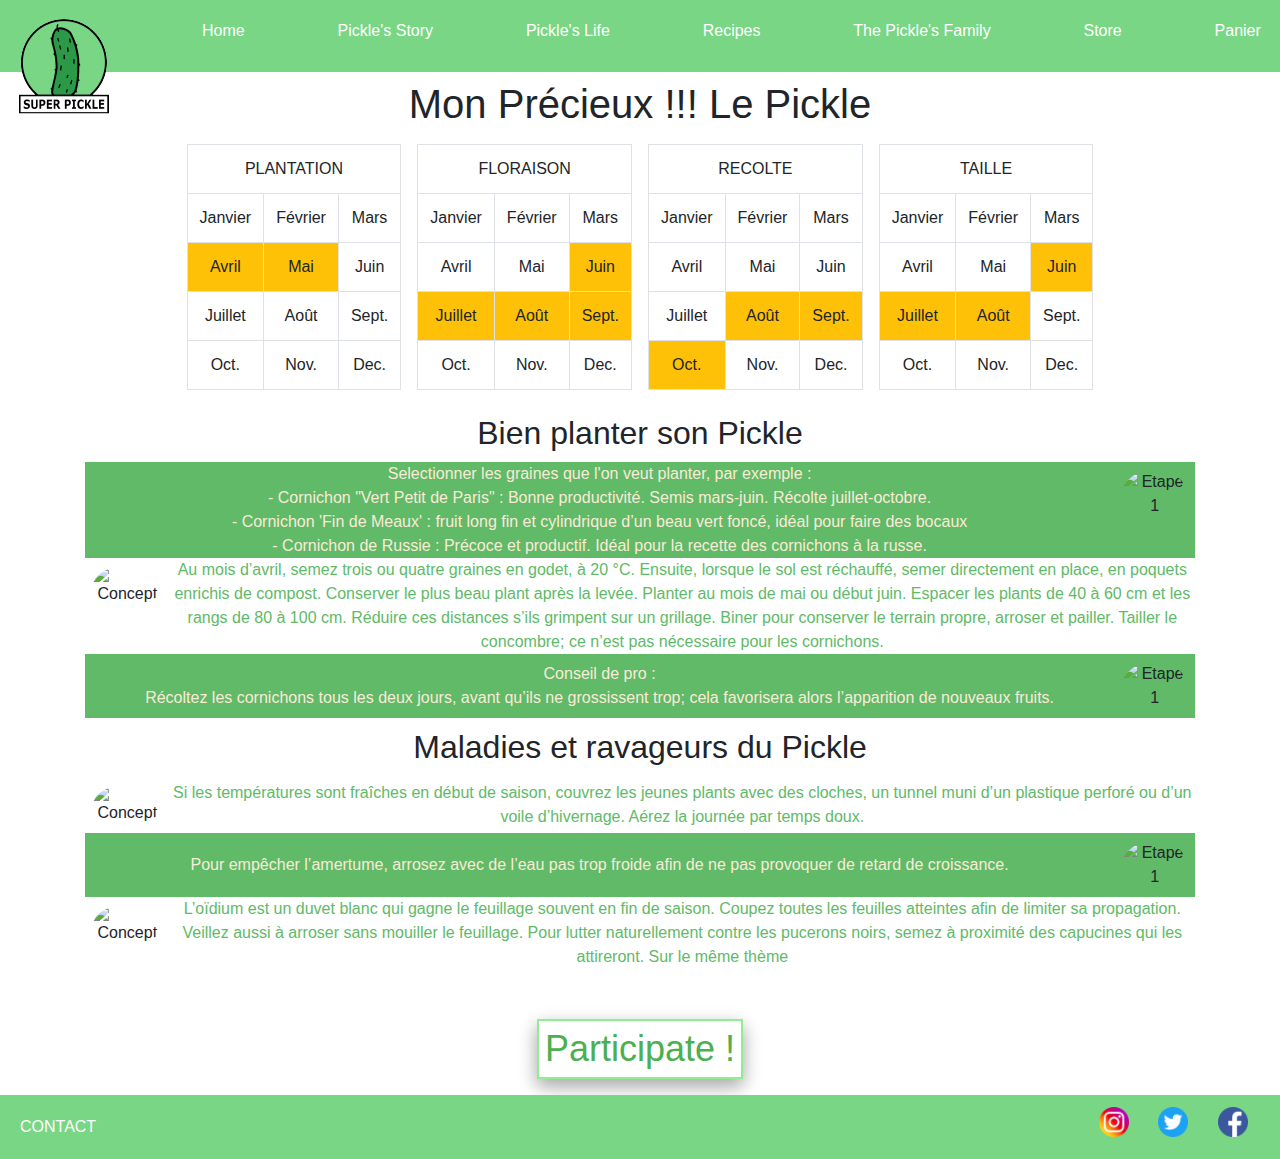
==== pickles_life.html @ bb0ff0bd "comm" ====
<!DOCTYPE html>
<html lang="en">
<head>
    <meta charset="UTF-8">
    <meta name=viewport content="width=device-width, initial-scale=1">

           <link rel="stylesheet" href="style.css">
<link rel="stylesheet" href="https://stackpath.bootstrapcdn.com/bootstrap/4.3.1/css/bootstrap.min.css"
          integrity="sha384-ggOyR0iXCbMQv3Xipma34MD+dH/1fQ784/j6cY/iJTQUOhcWr7x9JvoRxT2MZw1T" crossorigin="anonymous">
 
    <script src="https://code.jquery.com/jquery-3.2.1.slim.min.js" integrity="sha384-KJ3o2DKtIkvYIK3UENzmM7KCkRr/rE9/Qpg6aAZGJwFDMVNA/GpGFF93hXpG5KkN" crossorigin="anonymous"></script>
<script src="https://cdnjs.cloudflare.com/ajax/libs/popper.js/1.12.9/umd/popper.min.js" integrity="sha384-ApNbgh9B+Y1QKtv3Rn7W3mgPxhU9K/ScQsAP7hUibX39j7fakFPskvXusvfa0b4Q" crossorigin="anonymous"></script>
<script src="https://maxcdn.bootstrapcdn.com/bootstrap/4.0.0/js/bootstrap.min.js" integrity="sha384-JZR6Spejh4U02d8jOt6vLEHfe/JQGiRRSQQxSfFWpi1MquVdAyjUar5+76PVCmYl" crossorigin="anonymous"></script>

    

    
    <title>Home</title>
</head>
<body>

 <header>
      <a href="index.html"><img src="img/super-pickle.png" alt="Logo Super Pickle" class="logo_desktop fixed-top"/></a>
      <nav class="navbar navbar-expand-lg fixed-top navbar-light" style="background-color: #78d685;">
          
      <a class="navbar-brand" href="index.html">
         
          </a>
          
  <button class="navbar-toggler" type="button" data-toggle="collapse" data-target="#navbarTogglerDemo02" aria-controls="navbarTogglerDemo02" aria-expanded="false" aria-label="Toggle navigation">
    <span class="navbar-toggler-icon"></span>
  </button>

  <div class="collapse navbar-collapse" id="navbarTogglerDemo02">
    <ul class="navbar-nav mr-auto mt-2 mt-lg-0">
      <li class="nav-item active">
          
        <a class="nav-link" href="index.html">Home <span class="sr-only">(current)</span></a>
      </li>
      <li class="nav-item">
        <a class="nav-link" href="pickles_story.html">Pickle's Story</a>
      </li>
       <li class="nav-item">
        <a class="nav-link" href="pickles_life.html">Pickle's Life</a>
      </li>
         <li class="nav-item">
        <a class="nav-link" href="recipes.html">Recipe</a>
      </li>
         <li class="nav-item">
        <a class="nav-link" href="the_pickles_family.html">The Pickle's Family</a>
      </li>
         <li class="nav-item">
        <a class="nav-link" href="store.html">Store</a>
      </li>
         <li class="nav-item">
        <a class="nav-link" href="index.html">Panier</a>
      </li>
    </ul>
  </div>
</nav>
     
    
  
     
        
        <nav class="menu fixed-top">
             
            <ul>
                <li><a href="index.html"><img src="img/super-pickle.png" alt="Logo Super Pickle"/></a></li>
                <li><a href="index.html" class="home">Home</a></li>

                <li><a href="pickles_story.html" class="home">Pickle's Story</a></li>
                <li><a href="pickles_life.html" class="home">Pickle's Life</a></li>
                <li><a href="recipes.html" class="home">Recipes</a></li>
                <li><a href="the_pickles_family.html" class="home">The Pickle's Family</a></li>
                <li><a href="store.html" class="home">Store</a></li>
                <li><a href="index.html" class="home">Panier</a></li>
            </ul>
        </nav>
    </header>

<section class="container text-center marginContainerPickleLife">
    <h1>
        Mon Précieux !!! Le Pickle
    </h1>
    <section class="table">
        <div class="row justify-content-center">
            <table class="table-bordered tbPickleLife">
                <tbody>
                <tr>
                    <td colspan="3">PLANTATION</td>
                </tr>
                <tr>
                    <td>Janvier</td>
                    <td>Février</td>
                    <td>Mars</td>
                </tr>
                <tr>
                    <td class="bg-warning">Avril</td>
                    <td class="bg-warning">Mai</td>
                    <td>Juin</td>
                </tr>
                <tr>
                    <td>Juillet</td>
                    <td>Août</td>
                    <td>Sept.</td>
                </tr>
                <tr>
                    <td>Oct.</td>
                    <td>Nov.</td>
                    <td>Dec.</td>
                </tr>
                </tbody>
            </table>
            <table class="table-bordered tbPickleLife">
                <tbody>
                <tr>
                    <td colspan="3">FLORAISON</td>
                </tr>
                <tr>
                    <td>Janvier</td>
                    <td>Février</td>
                    <td>Mars</td>
                </tr>
                <tr>
                    <td>Avril</td>
                    <td>Mai</td>
                    <td class="bg-warning">Juin</td>
                </tr>
                <tr>
                    <td class="bg-warning">Juillet</td>
                    <td class="bg-warning">Août</td>
                    <td class="bg-warning">Sept.</td>
                </tr>
                <tr>
                    <td>Oct.</td>
                    <td>Nov.</td>
                    <td>Dec.</td>
                </tr>
                </tbody>
            </table>
            <table class="table-bordered tbPickleLife">
                <tbody>
                <tr>
                    <td colspan="3">RECOLTE</td>
                </tr>
                <tr>
                    <td>Janvier</td>
                    <td>Février</td>
                    <td>Mars</td>
                </tr>
                <tr>
                    <td>Avril</td>
                    <td>Mai</td>
                    <td>Juin</td>
                </tr>
                <tr>
                    <td>Juillet</td>
                    <td class="bg-warning">Août</td>
                    <td class="bg-warning">Sept.</td>
                </tr>
                <tr>
                    <td class="bg-warning">Oct.</td>
                    <td>Nov.</td>
                    <td>Dec.</td>
                </tr>
                </tbody>
            </table>
            <table class="table-bordered tbPickleLife">
                <tbody>
                <tr>
                    <td colspan="3">TAILLE</td>
                </tr>
                <tr>
                    <td>Janvier</td>
                    <td>Février</td>
                    <td>Mars</td>
                </tr>
                <tr>
                    <td>Avril</td>
                    <td>Mai</td>
                    <td class="bg-warning">Juin</td>
                </tr>
                <tr>
                    <td class="bg-warning">Juillet</td>
                    <td class="bg-warning">Août</td>
                    <td>Sept.</td>
                </tr>
                <tr>
                    <td>Oct.</td>
                    <td>Nov.</td>
                    <td>Dec.</td>
                </tr>
                </tbody>
            </table>
        </div>
    </section>
    <div class="container text-center titrePickleLife">
        <h2>
            Bien planter son Pickle
        </h2>
    </div>
    <div class="d-flex justify-content-center reverseColumnPickleStory">
        <div>
            <img src="https://via.placeholder.com/150" class="rounded-circle imgPickleLife" alt="Etape 1">
        </div>
        <div class="reverseParagraphePickleStory widthNotAndReverseParagraphePickleLife">
            <p class="text-center">
                Selectionner les graines que l'on veut planter, par exemple :<br>
                - Cornichon "Vert Petit de Paris" : Bonne productivité. Semis mars-juin. Récolte juillet-octobre.<br>
                - Cornichon 'Fin de Meaux' : fruit long fin et cylindrique d’un beau vert foncé, idéal pour faire des
                bocaux<br>
                - Cornichon de Russie : Précoce et productif. Idéal pour la recette des cornichons à la russe.<br>
            </p>
        </div>
    </div>
    <div class="d-flex justify-content-center ColumnPickleStory">
        <div>
            <img src="https://via.placeholder.com/150" class="rounded-circle imgPickleLife" alt="Concept">
        </div>
        <div class="paragraphePickleStory widthNotAndReverseParagraphePickleLife">
            <p class="text-center">
                Au mois d’avril, semez trois ou quatre graines en godet, à 20 °C.
                Ensuite, lorsque le sol est réchauffé, semer directement en place, en poquets enrichis de compost.
                Conserver le plus beau plant après la levée.
                Planter au mois de mai ou début juin. Espacer les plants de 40 à 60 cm et les rangs de 80 à 100 cm.
                Réduire ces distances s’ils grimpent sur un grillage. Biner pour conserver le terrain propre, arroser et
                pailler.
                Tailler le concombre; ce n’est pas nécessaire pour les cornichons.
            </p>
        </div>
    </div>
    <div class="d-flex justify-content-center reverseColumnPickleStory">
        <div>
            <img src="https://via.placeholder.com/150" class="rounded-circle imgPickleLife" alt="Etape 1">
        </div>
        <div class="reverseParagraphePickleStory widthNotAndReverseParagraphePickleLife">
            <p class="text-center">
                Conseil de pro :</br>Récoltez les cornichons tous les deux jours, avant qu’ils ne grossissent trop;
                cela favorisera alors l’apparition de nouveaux fruits.
            </p>
        </div>
    </div>
    <div class="container text-center titrePickleLife">
        <h2>
            Maladies et ravageurs du Pickle
        </h2>
    </div>
    <div class="d-flex justify-content-center ColumnPickleStory">
        <div>
            <img src="https://via.placeholder.com/150" class="rounded-circle imgPickleLife" alt="Concept">
        </div>
        <div class="paragraphePickleStory widthNotAndReverseParagraphePickleLife">
            <p class="text-center">
                Si les températures sont fraîches en début de saison, couvrez les jeunes plants avec des cloches,
                un tunnel muni d’un plastique perforé ou d’un voile d’hivernage. Aérez la journée par temps doux.
            </p>
        </div>
    </div>
    <div class="d-flex justify-content-center reverseColumnPickleStory">
        <div>
            <img src="https://via.placeholder.com/150" class="rounded-circle imgPickleLife" alt="Etape 1">
        </div>
        <div class="reverseParagraphePickleStory widthNotAndReverseParagraphePickleLife">
            <p class="text-center">
                Pour empêcher l’amertume, arrosez avec de l’eau pas trop froide afin de ne pas provoquer de retard de
                croissance.
            </p>
        </div>
    </div>
    <div class="d-flex justify-content-center ColumnPickleStory">
        <div>
            <img src="https://via.placeholder.com/150" class="rounded-circle imgPickleLife" alt="Concept">
        </div>
        <div class="paragraphePickleStory widthNotAndReverseParagraphePickleLife">
            <p class="text-center">
                L’oïdium est un duvet blanc qui gagne le feuillage souvent en fin de saison. Coupez toutes les feuilles
                atteintes afin de limiter sa propagation.
                Veillez aussi à arroser sans mouiller le feuillage.
                Pour lutter naturellement contre les pucerons noirs, semez à proximité des capucines qui les attireront.
                Sur le même thème
            </p>
        </div>
    </div>
</section>
<button onclick="window.location.href = 'the_pickles_family.html';" class="button">Participate !</button>

<footer class="page-footer">
    <div class="pickles-footer mt-3">
        <div class="contact-footer">
            <a href="mailto:pickleslovers@gmail.com" class="contact_mailto">Contact</a>
        </div>
        <div class="social-footer">
            <img src="img/logo_instagram.png" alt="Logo Instagram">
            <img src="img/logo_twitter.png" alt="Logo Twitter">
            <img src="img/logo_facebook.png" alt="Logo Facebook">
        </div>
    </div>
</footer>
</body>
</html>
---- style.css ----
.store_img_fluid{
    height: auto; 
}

.store_container{
    display: flex;
    flex-direction: row;
    justify-content: space-around;
}

.photo_text{
    text-align: center;
    margin: 15px;
}
/*texte en dessous des images*/
.description_image{
    width: 100%;
    text-align: justify;
    height: auto;
}

.img_store{
    width: 100%;
    height: 300px;
    object-fit: contain;
    border: 4px solid lightgreen;
}

@media screen and (max-width: 768px){
    .store_container{
        display: flex;
        flex-direction: column;
        text-align: center;
    }

    .photo_text{
        text-align: center;
    }

    .store_img_fluid{
        height: auto;
    }
}
/* CSS RECIPES */

.container-recipes {
    margin-left: 20%;
}

h1 {
    margin-bottom: 60px;
}

.recettes img {
    display: inline-block;
    width: 250px;
    height: 250px;
    white-space: nowrap;
    overflow: hidden;
    border-radius: 150px;
    object-fit: cover;
}

.recettes {
    display: flex;
    flex-direction: row;
    flex-wrap: nowrap;
    justify-content: flex-start;
    align-items: center;
    align-content: center;
    margin: 35px;

}

.texte-recettes {
    display: flex;
    flex-direction: column;
    flex-wrap: nowrap;
    justify-content: flex-start;
    align-items: stretch;
    align-content: stretch;
    margin-left: 25px;
}

/* Mobile Styles */
@media only screen and (max-width: 768px) {

    .recettes {
        display: flex;
        flex-direction: column;
        flex-wrap: nowrap;
        justify-content: flex-start;
        align-items: center;
        align-content: center;
        margin: 40px;
    }

    .h2-recipes {
        text-align: center;
    }

    .p-recipes {
        text-align: left;
    }

    .texte-recettes {
        display: flex;
        flex-direction: column;
        justify-content: flex-start;
        align-items: center;
        margin-left: 0;
    }

    .recettes img {
        margin: 25px;
    }

    .container-recipes {
        margin-left: 0;
    }

}


/* Desktop Styles */
@media only screen and (min-width: 768px) {

    .navbar {
        display: none !important;
    }


    header{
           margin-bottom: 80px;
    }

  .logo_desktop
    {
        display: none;
    }


    nav ul {
        display: flex;
        flex-direction: row;
        justify-content: space-between;
        list-style-type: none;
        padding: 1.5%;
    }

    a {
        text-decoration: none;
    }

    .menu
    {
        background-color: #78d685;
        color: white;
        height: 8%;

    }
.home
    {
        color: white;

    }
    .home:hover{
        text-decoration: none;
        color: white;
        font-weight: bold;
    }
}


/* Mobile Styles */
@media only screen and (max-width: 768px) {


      header{
           margin-bottom: 80px;
    }


    .menu {

        display: none;
    }


a {
    text-decoration: none;
}

.nav-link
    {
        text-decoration: none;
        color: white!important;

    }
    .nav-link:hover{
        font-weight: bold;
    }



    nav ul {
        list-style-type: none;
    }

    a {
        text-decoration: none;
    }
    
.logo_desktop
    {
        z-index: 1031!important;
    }


}
@media screen and (max-width : 1200px) {

    .containerFeedFormMobile{
        flex-direction: column-reverse;
    }

    .twitter-timeline{
        margin:auto;
        width: 80%;
    }

}

@media screen and (min-width : 1200px) {

    .twitterFeed{
        margin-left: 1rem !important ;
        margin-right : 0.5rem !important;
    }

}

@media screen and (max-width : 768px){

    .row{
        margin-left:0 !important;
        margin-right:0 !important;
    }
}
@media screen and (max-width : 575px){

    .row{
        margin-left:0;
        margin-right:0;
    }
}
@media screen and (max-width : 1200px) {

    .containerFeedFormMobile{
        flex-direction: column-reverse;
    }

    .twitter-timeline{
        margin:auto;
        width: 80%;
    }

}

@media screen and (min-width : 1200px) {

    .twitterFeed{
        margin-left: 1rem !important ;
        margin-right : 0.5rem !important;
    }

}

@media screen and (max-width : 768px){

    .row{
        margin-left:0 !important;
        margin-right:0 !important;
    }
}
@media screen and (max-width : 575px){

    .row{
        margin-left:0;
        margin-right:0;
    }
}















/*Home*/
.widthSuperGreen {
    width: 100%;
}
.imgBandeauHome{
    max-width: 100%;
    height: auto;
    margin-top: 32px;
    margin-bottom: 32px;
}

.marginTextCenterHome {
    margin: 25px;
}

/* pickle_story */
.reverseColumnPickleStory {
    flex-direction: row-reverse;
    background-color: #60BA68;
}

.reverseParagraphePickleStory {
    align-self: center;
    color: antiquewhite;
}

.paragraphePickleStory {
    align-self: center;
    color: #60BA68;
}

.groupePickle {
    width: 100%;
}

.marginPickleStory {
    margin-bottom: 10px;
}

.reverseParagraphePickleStory p {
    margin: 0;
}

.paragraphePickleStory p {
    margin: 0;
}

.widthNotAndReverseParagraphePickleLife {
    width: 100%;
}

.marginContainerPickleLife {
    margin-bottom: 50px;
}

.widthParagraphePickleStory{
    width: 100%;
}
.rounded-circle1{
    margin:16px;
}


/* Pickle_life*/

.imgPickleLife {
    margin: 8px;
}

.titrePickleLife {
    margin: 10px;
}

.cornichonPickleStory {
    width: 100%;
}

.tbPickleLife {
    margin: 8px;
}

/*Pickle Family */

.imgConcoursPickleFamily{
    max-width: 100%;
    height: auto;
  }
.concoursPickleFamily{
    background-color: #60BA68;
    margin-top: 10px;
}
.paragrapheConcoursPickleFamily{
    padding-top: 2.3rem;
    padding-bottom: 2.3rem;
    text-align: justify;

}

/*Pickle Family */

.imgConcoursPickleFamily{
    max-width: 100%;
    height: auto;
  }
.concoursPickleFamily{
    background-color: #60BA68;
    margin-top: 10px;
}
.paragrapheConcoursPickleFamily{
    padding-top: 2.3rem;
    padding-bottom: 2.3rem;
    text-align: justify;
}










/* Gestion footer */

.pickles-footer {
    display: flex;
    background-color: #78d685;
    
}

footer img {
    width: auto;
    height: 30px;
    margin: 2%;
}

@media screen and (max-width: 768px) {
    footer img {
        width: auto;
        height: 35px;
    }

    .contact-footer a {
        font-size: 15px
    }
}

.social-footer {
    text-align: right;
    width: 50%;
    padding-right: 20px
}

.contact-footer {
    display: flex;
    text-align: left;
    width: 50%;
    padding: 20px;
}

.contact_mailto {
    margin-top: auto;
    margin-bottom: auto;
    color: white;
    text-transform: uppercase;
}


.button
{
    background-color: white;
    color: #4CAF50;
    border: 2px solid lightgreen;
    box-shadow: 0 8px 16px 0 rgba(0,0,0,0.2), 0 6px 20px 0 rgba(0,0,0,0.19);
    margin: 1rem auto auto auto;
    display: block;
    text-align: center;
    font-size: 36px;
}

.button:hover
{
    background-color: lightgreen;
    color: white;
    box-shadow: 0 12px 16px 0 rgba(0,0,0,0.24), 0 17px 50px 0 rgba(0,0,0,0.19);
}

.button:active {
  background-color: #4CAF50;
  box-shadow: 0 5px #666;
  transform: translateY(4px);
}




/*pickles Family*/
.sponsorship {
    display: flex;
    flex-direction: column;
    width: 50%;
    margin: auto;
}

.sponsorship .g-recaptcha div {
}

@media screen and (max-width: 575px) {
    #rc-imageselect, .g-recaptcha {
        transform: scale(0.77);
        -webkit-transform: scale(0.77);
        transform-origin: 0 0;
        -webkit-transform-origin: 0 0;
    }
}

.sponsorship label {
    margin: 0;
}

@media screen  and (max-width: 768px) {
    .sponsorship label {
        text-align: center;
    }
}

.sponsorship_div {
    display: flex;
    flex-direction: column;
}
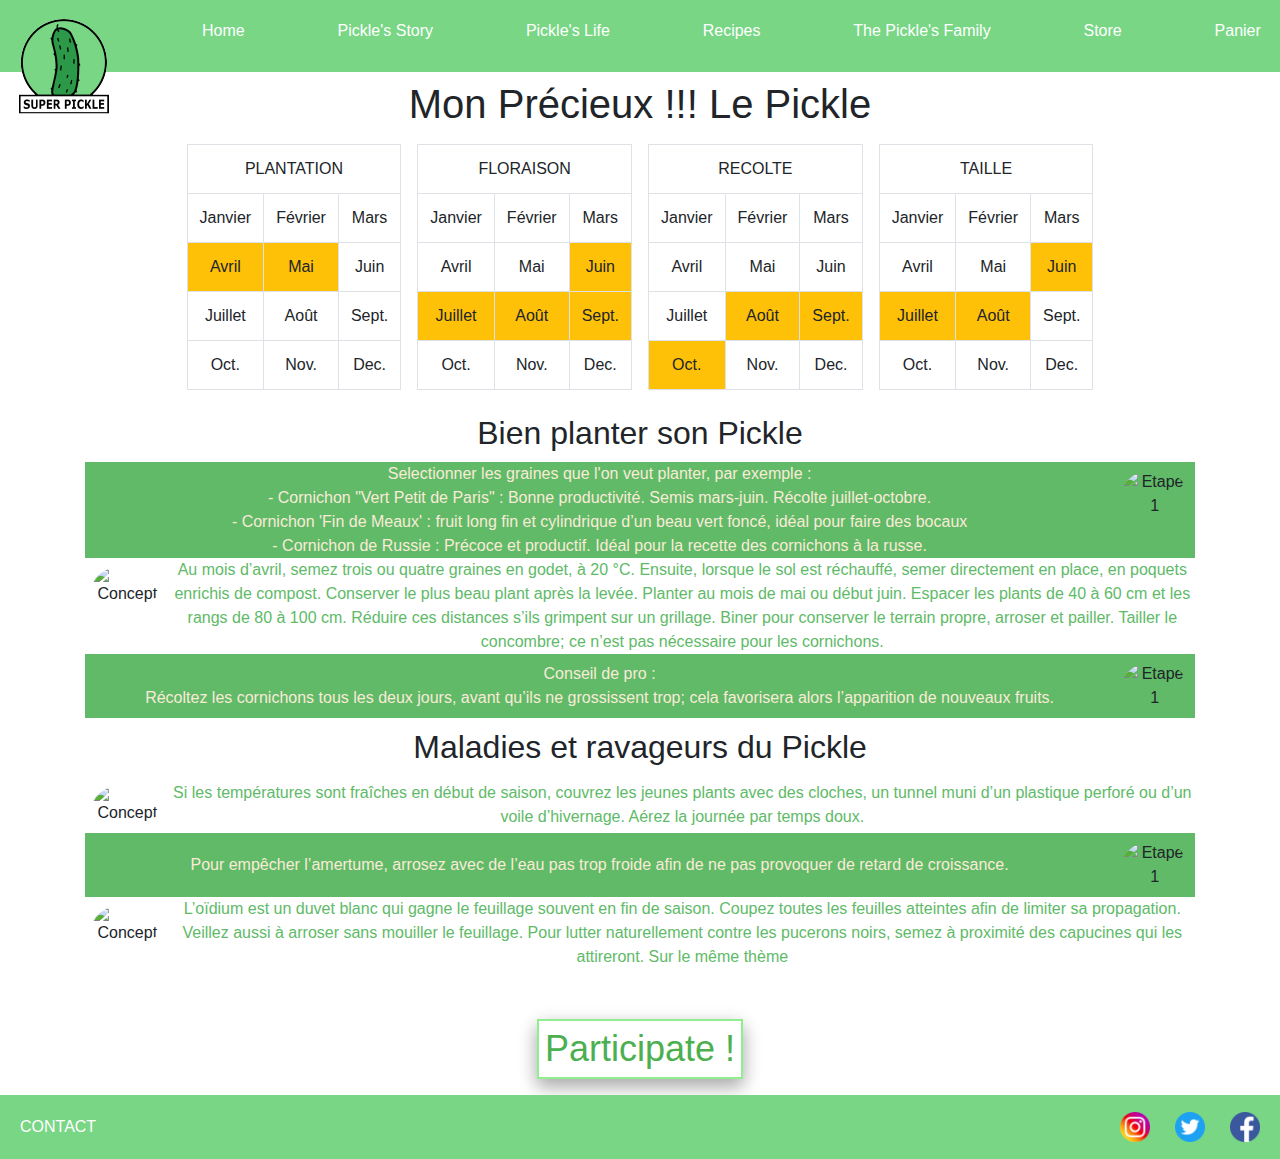
==== commit 1f8354ec: "Resolution conflits" ====
--- a/pickles_life.html
+++ b/pickles_life.html
@@ -66,7 +66,9 @@
         <nav class="menu fixed-top">
              
             <ul>
+
                 <li><a href="index.html"><img src="img/super-pickle.png" alt="Logo Super Pickle"/></a></li>
+
                 <li><a href="index.html" class="home">Home</a></li>
 
                 <li><a href="pickles_story.html" class="home">Pickle's Story</a></li>
--- a/style.css
+++ b/style.css
@@ -456,7 +456,14 @@
 .social-footer {
     text-align: right;
     width: 50%;
-    padding-right: 20px
+    padding-right: 20px;
+    display: flex;
+    justify-content: flex-end;
+    margin: auto 0 auto auto;
+
+}
+.social-footer img:last-child {
+    margin-right: 0;
 }
 
 .contact-footer {
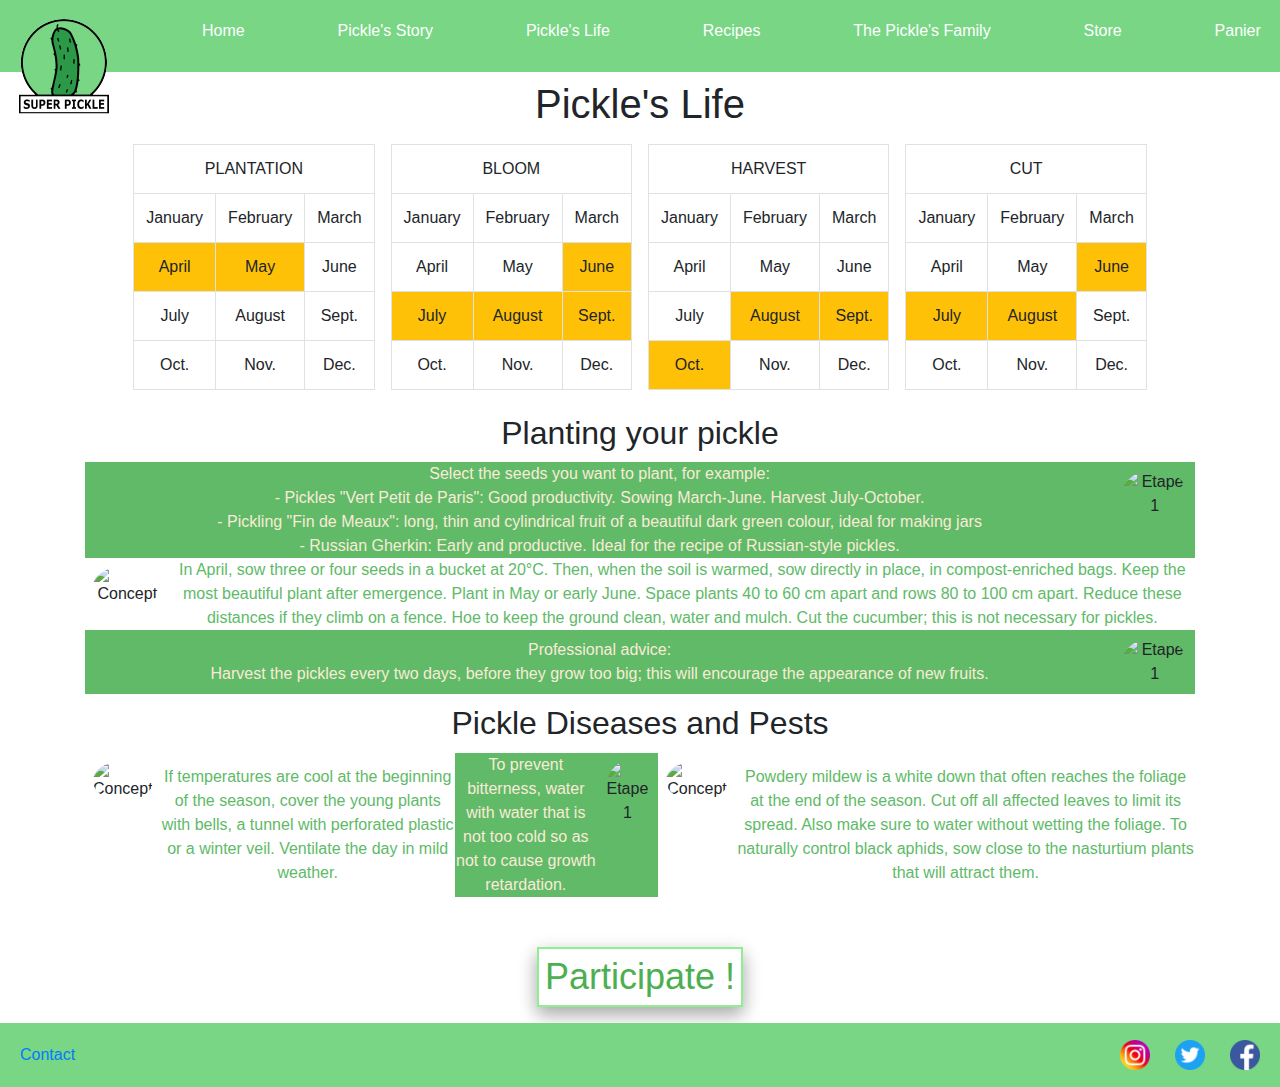
==== commit bc1b8d3f: "modif anglais" ====
--- a/pickles_life.html
+++ b/pickles_life.html
@@ -4,86 +4,86 @@
     <meta charset="UTF-8">
     <meta name=viewport content="width=device-width, initial-scale=1">
 
-           <link rel="stylesheet" href="style.css">
-<link rel="stylesheet" href="https://stackpath.bootstrapcdn.com/bootstrap/4.3.1/css/bootstrap.min.css"
+    <link rel="stylesheet" href="style.css">
+    <link rel="stylesheet" href="https://stackpath.bootstrapcdn.com/bootstrap/4.3.1/css/bootstrap.min.css"
           integrity="sha384-ggOyR0iXCbMQv3Xipma34MD+dH/1fQ784/j6cY/iJTQUOhcWr7x9JvoRxT2MZw1T" crossorigin="anonymous">
- 
-    <script src="https://code.jquery.com/jquery-3.2.1.slim.min.js" integrity="sha384-KJ3o2DKtIkvYIK3UENzmM7KCkRr/rE9/Qpg6aAZGJwFDMVNA/GpGFF93hXpG5KkN" crossorigin="anonymous"></script>
-<script src="https://cdnjs.cloudflare.com/ajax/libs/popper.js/1.12.9/umd/popper.min.js" integrity="sha384-ApNbgh9B+Y1QKtv3Rn7W3mgPxhU9K/ScQsAP7hUibX39j7fakFPskvXusvfa0b4Q" crossorigin="anonymous"></script>
-<script src="https://maxcdn.bootstrapcdn.com/bootstrap/4.0.0/js/bootstrap.min.js" integrity="sha384-JZR6Spejh4U02d8jOt6vLEHfe/JQGiRRSQQxSfFWpi1MquVdAyjUar5+76PVCmYl" crossorigin="anonymous"></script>
+
+    <script src="https://code.jquery.com/jquery-3.2.1.slim.min.js"
+            integrity="sha384-KJ3o2DKtIkvYIK3UENzmM7KCkRr/rE9/Qpg6aAZGJwFDMVNA/GpGFF93hXpG5KkN"
+            crossorigin="anonymous"></script>
+    <script src="https://cdnjs.cloudflare.com/ajax/libs/popper.js/1.12.9/umd/popper.min.js"
+            integrity="sha384-ApNbgh9B+Y1QKtv3Rn7W3mgPxhU9K/ScQsAP7hUibX39j7fakFPskvXusvfa0b4Q"
+            crossorigin="anonymous"></script>
+    <script src="https://maxcdn.bootstrapcdn.com/bootstrap/4.0.0/js/bootstrap.min.js"
+            integrity="sha384-JZR6Spejh4U02d8jOt6vLEHfe/JQGiRRSQQxSfFWpi1MquVdAyjUar5+76PVCmYl"
+            crossorigin="anonymous"></script>
+
 
     
-
-    
-    <title>Home</title>
+    <title>Pickle'life</title>
 </head>
 <body>
 
- <header>
-      <a href="index.html"><img src="img/super-pickle.png" alt="Logo Super Pickle" class="logo_desktop fixed-top"/></a>
-      <nav class="navbar navbar-expand-lg fixed-top navbar-light" style="background-color: #78d685;">
-          
-      <a class="navbar-brand" href="index.html">
-         
-          </a>
-          
-  <button class="navbar-toggler" type="button" data-toggle="collapse" data-target="#navbarTogglerDemo02" aria-controls="navbarTogglerDemo02" aria-expanded="false" aria-label="Toggle navigation">
-    <span class="navbar-toggler-icon"></span>
-  </button>
-
-  <div class="collapse navbar-collapse" id="navbarTogglerDemo02">
-    <ul class="navbar-nav mr-auto mt-2 mt-lg-0">
-      <li class="nav-item active">
-          
-        <a class="nav-link" href="index.html">Home <span class="sr-only">(current)</span></a>
-      </li>
-      <li class="nav-item">
-        <a class="nav-link" href="pickles_story.html">Pickle's Story</a>
-      </li>
-       <li class="nav-item">
-        <a class="nav-link" href="pickles_life.html">Pickle's Life</a>
-      </li>
-         <li class="nav-item">
-        <a class="nav-link" href="recipes.html">Recipe</a>
-      </li>
-         <li class="nav-item">
-        <a class="nav-link" href="the_pickles_family.html">The Pickle's Family</a>
-      </li>
-         <li class="nav-item">
-        <a class="nav-link" href="store.html">Store</a>
-      </li>
-         <li class="nav-item">
-        <a class="nav-link" href="index.html">Panier</a>
-      </li>
-    </ul>
-  </div>
-</nav>
-     
-    
-  
-     
-        
-        <nav class="menu fixed-top">
-             
-            <ul>
-
-                <li><a href="index.html"><img src="img/super-pickle.png" alt="Logo Super Pickle"/></a></li>
-
-                <li><a href="index.html" class="home">Home</a></li>
-
-                <li><a href="pickles_story.html" class="home">Pickle's Story</a></li>
-                <li><a href="pickles_life.html" class="home">Pickle's Life</a></li>
-                <li><a href="recipes.html" class="home">Recipes</a></li>
-                <li><a href="the_pickles_family.html" class="home">The Pickle's Family</a></li>
-                <li><a href="store.html" class="home">Store</a></li>
-                <li><a href="index.html" class="home">Panier</a></li>
+<header>
+    <img src="img/super-pickle.png" alt="Logo Super Pickle" class="logo_desktop fixed-top"/>
+    <nav class="navbar navbar-expand-lg fixed-top navbar-light" style="background-color: lightgreen;">
+
+        <a class="navbar-brand" href="index.html">
+
+        </a>
+
+        <button class="navbar-toggler" type="button" data-toggle="collapse" data-target="#navbarTogglerDemo02"
+                aria-controls="navbarTogglerDemo02" aria-expanded="false" aria-label="Toggle navigation">
+            <span class="navbar-toggler-icon"></span>
+        </button>
+
+        <div class="collapse navbar-collapse" id="navbarTogglerDemo02">
+            <ul class="navbar-nav mr-auto mt-2 mt-lg-0">
+                <li class="nav-item active">
+                    <a class="nav-link" href="index.html">Home <span class="sr-only">(current)</span></a>
+                </li>
+                <li class="nav-item">
+                    <a class="nav-link" href="pickles_story.html">Pickle's Story</a>
+                </li>
+                <li class="nav-item">
+                    <a class="nav-link" href="pickles_life.html">Pickle's Life</a>
+                </li>
+                <li class="nav-item">
+                    <a class="nav-link" href="recipes.html">Recipe</a>
+                </li>
+                <li class="nav-item">
+                    <a class="nav-link" href="the_pickles_family.html">The Pickle's Family</a>
+                </li>
+                <li class="nav-item">
+                    <a class="nav-link" href="store.html">Store</a>
+                </li>
+                <li class="nav-item">
+                    <a class="nav-link" href="index.html">Panier</a>
+                </li>
             </ul>
-        </nav>
-    </header>
+        </div>
+    </nav>
+
+
+    <nav class="menu fixed-top">
+
+        <ul>
+            <li><a href="index.html"><img src="img/super-pickle.png" alt="Logo Super Pickle"/></a></li>
+            <li><a href="index.html" class="home">Home</a></li>
+
+            <li><a href="pickles_story.html" class="home">Pickle's Story</a></li>
+            <li><a href="pickles_life.html" class="home">Pickle's Life</a></li>
+            <li><a href="recipes.html" class="home">Recipes</a></li>
+            <li><a href="the_pickles_family.html" class="home">The Pickle's Family</a></li>
+            <li><a href="store.html" class="home">Store</a></li>
+            <li><a href="index.html" class="home">Panier</a></li>
+        </ul>
+    </nav>
+</header>
 
 <section class="container text-center marginContainerPickleLife">
     <h1>
-        Mon Précieux !!! Le Pickle
+      Pickle's Life
     </h1>
     <section class="table">
         <div class="row justify-content-center">
@@ -91,20 +91,20 @@
                 <tbody>
                 <tr>
                     <td colspan="3">PLANTATION</td>
-                </tr>
-                <tr>
-                    <td>Janvier</td>
-                    <td>Février</td>
-                    <td>Mars</td>
-                </tr>
-                <tr>
-                    <td class="bg-warning">Avril</td>
-                    <td class="bg-warning">Mai</td>
-                    <td>Juin</td>
-                </tr>
-                <tr>
-                    <td>Juillet</td>
-                    <td>Août</td>
+                  </tr>
+                  <tr>
+                    <td>January</td>
+                    <td>February</td>
+                    <td>March</td>
+                  </tr>
+                  <tr>
+                    <td class="bg-warning">April</td>
+                    <td class="bg-warning">May</td>
+                    <td>June</td>
+                  </tr>
+                  <tr>
+                    <td>July</td>
+                    <td>August</td>
                     <td>Sept.</td>
                 </tr>
                 <tr>
@@ -113,94 +113,120 @@
                     <td>Dec.</td>
                 </tr>
                 </tbody>
-            </table>
-            <table class="table-bordered tbPickleLife">
-                <tbody>
-                <tr>
-                    <td colspan="3">FLORAISON</td>
-                </tr>
-                <tr>
-                    <td>Janvier</td>
-                    <td>Février</td>
-                    <td>Mars</td>
-                </tr>
-                <tr>
-                    <td>Avril</td>
-                    <td>Mai</td>
-                    <td class="bg-warning">Juin</td>
-                </tr>
-                <tr>
-                    <td class="bg-warning">Juillet</td>
-                    <td class="bg-warning">Août</td>
-                    <td class="bg-warning">Sept.</td>
-                </tr>
-                <tr>
-                    <td>Oct.</td>
-                    <td>Nov.</td>
-                    <td>Dec.</td>
-                </tr>
-                </tbody>
-            </table>
-            <table class="table-bordered tbPickleLife">
-                <tbody>
-                <tr>
-                    <td colspan="3">RECOLTE</td>
-                </tr>
-                <tr>
-                    <td>Janvier</td>
-                    <td>Février</td>
-                    <td>Mars</td>
-                </tr>
-                <tr>
-                    <td>Avril</td>
-                    <td>Mai</td>
-                    <td>Juin</td>
-                </tr>
-                <tr>
-                    <td>Juillet</td>
-                    <td class="bg-warning">Août</td>
-                    <td class="bg-warning">Sept.</td>
-                </tr>
-                <tr>
-                    <td class="bg-warning">Oct.</td>
-                    <td>Nov.</td>
-                    <td>Dec.</td>
-                </tr>
-                </tbody>
-            </table>
-            <table class="table-bordered tbPickleLife">
-                <tbody>
-                <tr>
-                    <td colspan="3">TAILLE</td>
-                </tr>
-                <tr>
-                    <td>Janvier</td>
-                    <td>Février</td>
-                    <td>Mars</td>
-                </tr>
-                <tr>
-                    <td>Avril</td>
-                    <td>Mai</td>
-                    <td class="bg-warning">Juin</td>
-                </tr>
-                <tr>
-                    <td class="bg-warning">Juillet</td>
-                    <td class="bg-warning">Août</td>
-                    <td>Sept.</td>
-                </tr>
-                <tr>
-                    <td>Oct.</td>
-                    <td>Nov.</td>
-                    <td>Dec.</td>
-                </tr>
-                </tbody>
-            </table>
+              </table>
+        <table class="table-bordered tbPickleLife">
+                    <tbody>
+                      <tr>
+                        <td colspan="3">BLOOM</td>
+                      </tr>
+                      <tr>
+                        <td>January</td>
+                        <td>February</td>
+                        <td>March</td>
+                      </tr>
+                      <tr>
+                        <td>April</td>
+                        <td>May</td>
+                        <td class="bg-warning">June</td>
+                      </tr>
+                      <tr>
+                        <td class="bg-warning">July</td>
+                        <td class="bg-warning">August</td>
+                        <td class="bg-warning">Sept.</td>
+                      </tr>
+                      <tr>
+                        <td>Oct.</td>
+                        <td>Nov.</td>
+                        <td>Dec.</td>
+                      </tr>
+                    </tbody>
+                  </table>
+        <table class="table-bordered tbPickleLife">
+                        <tbody>
+                          <tr>
+                            <td colspan="3">HARVEST</td>
+                          </tr>
+                          <tr>
+                            <td>January</td>
+                            <td>February</td>
+                            <td>March</td>
+                          </tr>
+                          <tr>
+                            <td>April</td>
+                            <td>May</td>
+                            <td>June</td>
+                          </tr>
+                          <tr>
+                            <td>July</td>
+                            <td class="bg-warning">August</td>
+                            <td class="bg-warning">Sept.</td>
+                          </tr>
+                          <tr>
+                            <td class="bg-warning">Oct.</td>
+                            <td>Nov.</td>
+                            <td>Dec.</td>
+                          </tr>
+                        </tbody>
+                      </table>
+        <table class="table-bordered tbPickleLife">
+                            <tbody>
+                              <tr>
+                                <td colspan="3">CUT</td>
+                              </tr>
+                              <tr>
+                                <td>January</td>
+                                <td>February</td>
+                                <td>March</td>
+                              </tr>
+                              <tr>
+                                <td>April</td>
+                                <td>May</td>
+                                <td class="bg-warning">June</td>
+                              </tr>
+                              <tr>
+                                <td class="bg-warning">July</td>
+                                <td class="bg-warning">August</td>
+                                <td>Sept.</td>
+                              </tr>
+                              <tr>
+                                <td>Oct.</td>
+                                <td>Nov.</td>
+                                <td>Dec.</td>
+                              </tr>
+                            </tbody>
+                          </table>
         </div>
     </section>
     <div class="container text-center titrePickleLife">
         <h2>
-            Bien planter son Pickle
+           Planting your pickle
         </h2>
+      </div>
+      <div class="d-flex justify-content-center reverseColumnPickleStory" >
+              <div>
+                  <img src="https://via.placeholder.com/150" class="rounded-circle imgPickleLife" alt="Etape 1">
+              </div>
+              <div class="reverseParagraphePickleStory widthNotAndReverseParagraphePickleLife">
+                  <p class="text-center">
+                    Select the seeds you want to plant, for example: </br>
+                    - Pickles "Vert Petit de Paris": Good productivity. Sowing March-June. Harvest July-October.</br>
+                    - Pickling "Fin de Meaux": long, thin and cylindrical fruit of a beautiful dark green colour, ideal for making jars</br>
+                    - Russian Gherkin: Early and productive. Ideal for the recipe of Russian-style pickles.</br>
+                  </p>
+              </div>
+      </div>
+      <div class="d-flex justify-content-center ColumnPickleStory" >
+        <div>
+            <img src="https://via.placeholder.com/150" class="rounded-circle imgPickleLife" alt="Concept">
+        </div>
+        <div class="paragraphePickleStory widthNotAndReverseParagraphePickleLife">
+            <p class="text-center">
+              In April, sow three or four seeds in a bucket at 20°C. Then, when the soil is warmed, sow directly in place, 
+              in compost-enriched bags. Keep the most beautiful plant after emergence. Plant in May or early June. Space plants 
+              40 to 60 cm apart and rows 80 to 100 cm apart. Reduce these distances if they climb on a fence. Hoe to keep the 
+              ground clean, water and mulch. Cut the cucumber; this is not necessary for pickles.
+            </p>
+        </div>
     </div>
     <div class="d-flex justify-content-center reverseColumnPickleStory">
         <div>
@@ -208,79 +234,45 @@
         </div>
         <div class="reverseParagraphePickleStory widthNotAndReverseParagraphePickleLife">
             <p class="text-center">
-                Selectionner les graines que l'on veut planter, par exemple :<br>
-                - Cornichon "Vert Petit de Paris" : Bonne productivité. Semis mars-juin. Récolte juillet-octobre.<br>
-                - Cornichon 'Fin de Meaux' : fruit long fin et cylindrique d’un beau vert foncé, idéal pour faire des
-                bocaux<br>
-                - Cornichon de Russie : Précoce et productif. Idéal pour la recette des cornichons à la russe.<br>
-            </p>
-        </div>
-    </div>
-    <div class="d-flex justify-content-center ColumnPickleStory">
-        <div>
+              Professional advice:</br>
+              Harvest the pickles every two days, before they grow too big; this will encourage the appearance of new fruits.
+            </p>
+        </div>
+      </div>
+      <div class="container text-center titrePickleLife">
+          <h2>
+             Pickle Diseases and Pests
+          </h2>
+        </div>
+        <div class="d-flex justify-content-center ColumnPickleStory" >
+          <div>
             <img src="https://via.placeholder.com/150" class="rounded-circle imgPickleLife" alt="Concept">
         </div>
         <div class="paragraphePickleStory widthNotAndReverseParagraphePickleLife">
             <p class="text-center">
-                Au mois d’avril, semez trois ou quatre graines en godet, à 20 °C.
-                Ensuite, lorsque le sol est réchauffé, semer directement en place, en poquets enrichis de compost.
-                Conserver le plus beau plant après la levée.
-                Planter au mois de mai ou début juin. Espacer les plants de 40 à 60 cm et les rangs de 80 à 100 cm.
-                Réduire ces distances s’ils grimpent sur un grillage. Biner pour conserver le terrain propre, arroser et
-                pailler.
-                Tailler le concombre; ce n’est pas nécessaire pour les cornichons.
-            </p>
-        </div>
-    </div>
-    <div class="d-flex justify-content-center reverseColumnPickleStory">
-        <div>
-            <img src="https://via.placeholder.com/150" class="rounded-circle imgPickleLife" alt="Etape 1">
-        </div>
-        <div class="reverseParagraphePickleStory widthNotAndReverseParagraphePickleLife">
-            <p class="text-center">
-                Conseil de pro :</br>Récoltez les cornichons tous les deux jours, avant qu’ils ne grossissent trop;
-                cela favorisera alors l’apparition de nouveaux fruits.
-            </p>
-        </div>
-    </div>
-    <div class="container text-center titrePickleLife">
-        <h2>
-            Maladies et ravageurs du Pickle
-        </h2>
-    </div>
-    <div class="d-flex justify-content-center ColumnPickleStory">
-        <div>
+              If temperatures are cool at the beginning of the season, cover the young plants with bells, 
+              a tunnel with perforated plastic or a winter veil. Ventilate the day in mild weather.
+            </p>
+        </div>
+          <div class="d-flex justify-content-center reverseColumnPickleStory" >
+            <div>
+              <img src="https://via.placeholder.com/150" class="rounded-circle imgPickleLife" alt="Etape 1">
+            </div>
+            <div class="reverseParagraphePickleStory widthNotAndReverseParagraphePickleLife">
+              <p class="text-center">
+                To prevent bitterness, water with water that is not too cold so as not to cause growth retardation.
+              </p>
+            </div>
+          </div>
+        <div class="d-flex justify-content-center ColumnPickleStory" >
+          <div>
             <img src="https://via.placeholder.com/150" class="rounded-circle imgPickleLife" alt="Concept">
         </div>
         <div class="paragraphePickleStory widthNotAndReverseParagraphePickleLife">
             <p class="text-center">
-                Si les températures sont fraîches en début de saison, couvrez les jeunes plants avec des cloches,
-                un tunnel muni d’un plastique perforé ou d’un voile d’hivernage. Aérez la journée par temps doux.
-            </p>
-        </div>
-    </div>
-    <div class="d-flex justify-content-center reverseColumnPickleStory">
-        <div>
-            <img src="https://via.placeholder.com/150" class="rounded-circle imgPickleLife" alt="Etape 1">
-        </div>
-        <div class="reverseParagraphePickleStory widthNotAndReverseParagraphePickleLife">
-            <p class="text-center">
-                Pour empêcher l’amertume, arrosez avec de l’eau pas trop froide afin de ne pas provoquer de retard de
-                croissance.
-            </p>
-        </div>
-    </div>
-    <div class="d-flex justify-content-center ColumnPickleStory">
-        <div>
-            <img src="https://via.placeholder.com/150" class="rounded-circle imgPickleLife" alt="Concept">
-        </div>
-        <div class="paragraphePickleStory widthNotAndReverseParagraphePickleLife">
-            <p class="text-center">
-                L’oïdium est un duvet blanc qui gagne le feuillage souvent en fin de saison. Coupez toutes les feuilles
-                atteintes afin de limiter sa propagation.
-                Veillez aussi à arroser sans mouiller le feuillage.
-                Pour lutter naturellement contre les pucerons noirs, semez à proximité des capucines qui les attireront.
-                Sur le même thème
+              Powdery mildew is a white down that often reaches the foliage at the end of the season. 
+              Cut off all affected leaves to limit its spread. Also make sure to water without wetting the foliage. 
+              To naturally control black aphids, sow close to the nasturtium plants that will attract them. 
             </p>
         </div>
     </div>
@@ -290,7 +282,7 @@
 <footer class="page-footer">
     <div class="pickles-footer mt-3">
         <div class="contact-footer">
-            <a href="mailto:pickleslovers@gmail.com" class="contact_mailto">Contact</a>
+            <a href="Maylto:pickleslovers@gMayl.com" class="contact_Maylto">Contact</a>
         </div>
         <div class="social-footer">
             <img src="img/logo_instagram.png" alt="Logo Instagram">
--- a/style.css
+++ b/style.css
@@ -82,6 +82,14 @@
     margin-left: 25px;
 }
 
+.titreRecipes{
+    text-align: center;
+}
+
+
+
+
+
 /* Mobile Styles */
 @media only screen and (max-width: 768px) {
 
@@ -338,6 +346,7 @@
 
 .groupePickle {
     width: 100%;
+    margin-bottom: 32px;
 }
 
 .marginPickleStory {
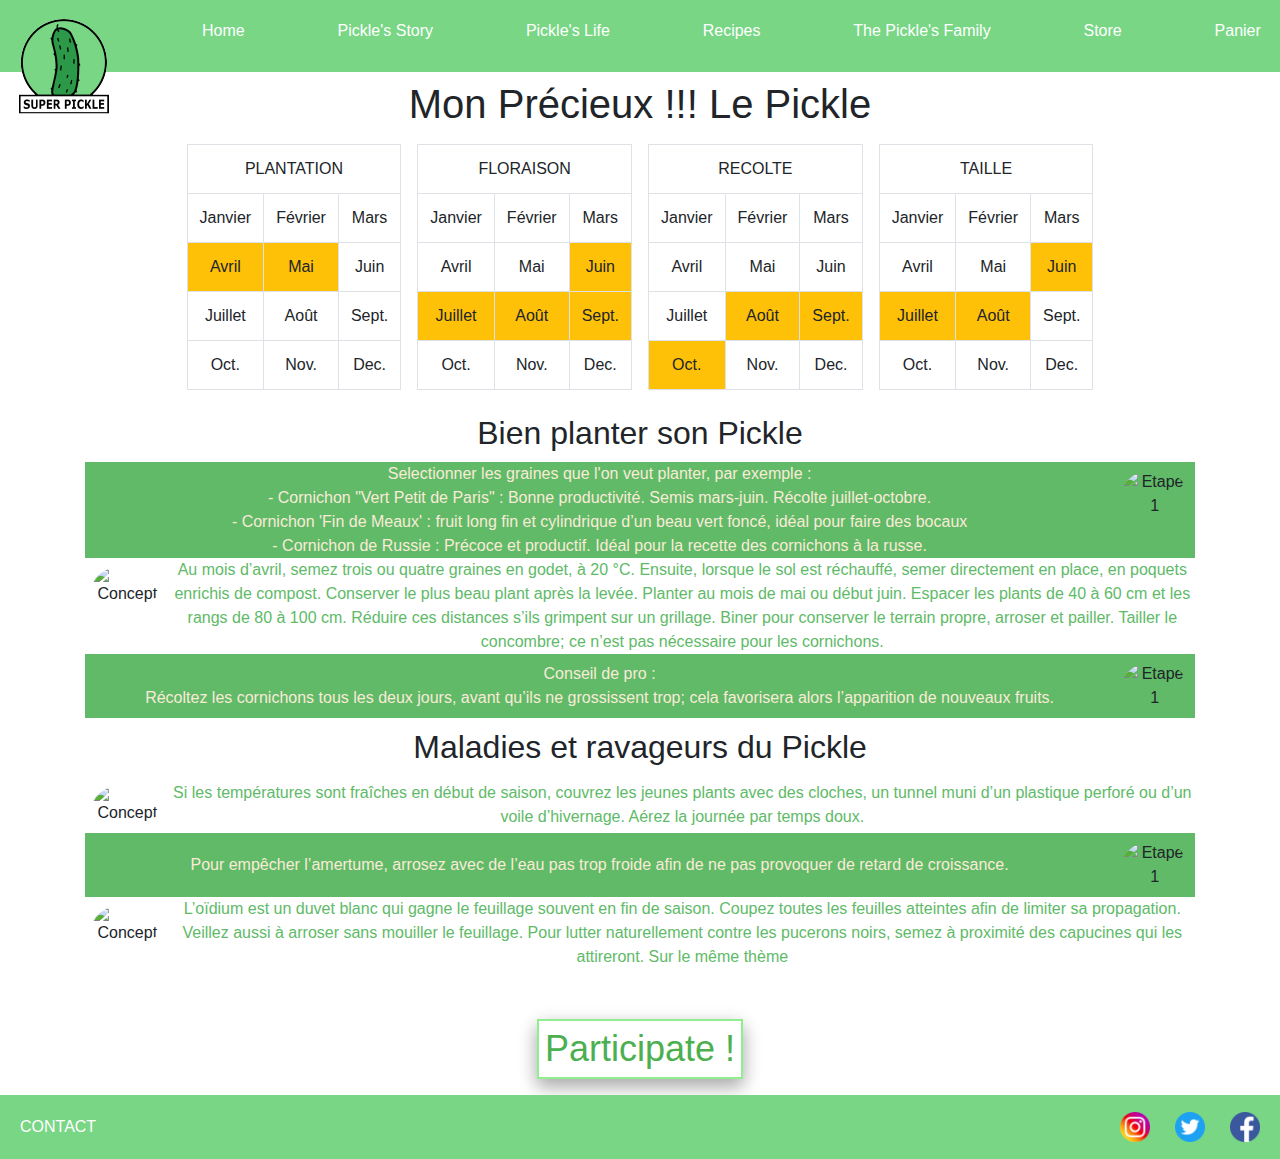
==== commit c50a7d84: "Mise a jour" ====
--- a/pickles_life.html
+++ b/pickles_life.html
@@ -19,14 +19,13 @@
             crossorigin="anonymous"></script>
 
 
-    
-    <title>Pickle'life</title>
+    <title>Title</title>
 </head>
 <body>
 
 <header>
-    <img src="img/super-pickle.png" alt="Logo Super Pickle" class="logo_desktop fixed-top"/>
-    <nav class="navbar navbar-expand-lg fixed-top navbar-light" style="background-color: lightgreen;">
+    <a href="index.html"><img src="img/super-pickle.png" alt="Logo Super Pickle" class="logo_desktop fixed-top"/></a>
+    <nav class="navbar navbar-expand-lg fixed-top navbar-light" style="background-color: #78d685;">
 
         <a class="navbar-brand" href="index.html">
 
@@ -83,7 +82,7 @@
 
 <section class="container text-center marginContainerPickleLife">
     <h1>
-      Pickle's Life
+        Mon Précieux !!! Le Pickle
     </h1>
     <section class="table">
         <div class="row justify-content-center">
@@ -91,20 +90,20 @@
                 <tbody>
                 <tr>
                     <td colspan="3">PLANTATION</td>
-                  </tr>
-                  <tr>
-                    <td>January</td>
-                    <td>February</td>
-                    <td>March</td>
-                  </tr>
-                  <tr>
-                    <td class="bg-warning">April</td>
-                    <td class="bg-warning">May</td>
-                    <td>June</td>
-                  </tr>
-                  <tr>
-                    <td>July</td>
-                    <td>August</td>
+                </tr>
+                <tr>
+                    <td>Janvier</td>
+                    <td>Février</td>
+                    <td>Mars</td>
+                </tr>
+                <tr>
+                    <td class="bg-warning">Avril</td>
+                    <td class="bg-warning">Mai</td>
+                    <td>Juin</td>
+                </tr>
+                <tr>
+                    <td>Juillet</td>
+                    <td>Août</td>
                     <td>Sept.</td>
                 </tr>
                 <tr>
@@ -113,118 +112,122 @@
                     <td>Dec.</td>
                 </tr>
                 </tbody>
-              </table>
-        <table class="table-bordered tbPickleLife">
-                    <tbody>
-                      <tr>
-                        <td colspan="3">BLOOM</td>
-                      </tr>
-                      <tr>
-                        <td>January</td>
-                        <td>February</td>
-                        <td>March</td>
-                      </tr>
-                      <tr>
-                        <td>April</td>
-                        <td>May</td>
-                        <td class="bg-warning">June</td>
-                      </tr>
-                      <tr>
-                        <td class="bg-warning">July</td>
-                        <td class="bg-warning">August</td>
-                        <td class="bg-warning">Sept.</td>
-                      </tr>
-                      <tr>
-                        <td>Oct.</td>
-                        <td>Nov.</td>
-                        <td>Dec.</td>
-                      </tr>
-                    </tbody>
-                  </table>
-        <table class="table-bordered tbPickleLife">
-                        <tbody>
-                          <tr>
-                            <td colspan="3">HARVEST</td>
-                          </tr>
-                          <tr>
-                            <td>January</td>
-                            <td>February</td>
-                            <td>March</td>
-                          </tr>
-                          <tr>
-                            <td>April</td>
-                            <td>May</td>
-                            <td>June</td>
-                          </tr>
-                          <tr>
-                            <td>July</td>
-                            <td class="bg-warning">August</td>
-                            <td class="bg-warning">Sept.</td>
-                          </tr>
-                          <tr>
-                            <td class="bg-warning">Oct.</td>
-                            <td>Nov.</td>
-                            <td>Dec.</td>
-                          </tr>
-                        </tbody>
-                      </table>
-        <table class="table-bordered tbPickleLife">
-                            <tbody>
-                              <tr>
-                                <td colspan="3">CUT</td>
-                              </tr>
-                              <tr>
-                                <td>January</td>
-                                <td>February</td>
-                                <td>March</td>
-                              </tr>
-                              <tr>
-                                <td>April</td>
-                                <td>May</td>
-                                <td class="bg-warning">June</td>
-                              </tr>
-                              <tr>
-                                <td class="bg-warning">July</td>
-                                <td class="bg-warning">August</td>
-                                <td>Sept.</td>
-                              </tr>
-                              <tr>
-                                <td>Oct.</td>
-                                <td>Nov.</td>
-                                <td>Dec.</td>
-                              </tr>
-                            </tbody>
-                          </table>
+            </table>
+            <table class="table-bordered tbPickleLife">
+                <tbody>
+                <tr>
+                    <td colspan="3">FLORAISON</td>
+                </tr>
+                <tr>
+                    <td>Janvier</td>
+                    <td>Février</td>
+                    <td>Mars</td>
+                </tr>
+                <tr>
+                    <td>Avril</td>
+                    <td>Mai</td>
+                    <td class="bg-warning">Juin</td>
+                </tr>
+                <tr>
+                    <td class="bg-warning">Juillet</td>
+                    <td class="bg-warning">Août</td>
+                    <td class="bg-warning">Sept.</td>
+                </tr>
+                <tr>
+                    <td>Oct.</td>
+                    <td>Nov.</td>
+                    <td>Dec.</td>
+                </tr>
+                </tbody>
+            </table>
+            <table class="table-bordered tbPickleLife">
+                <tbody>
+                <tr>
+                    <td colspan="3">RECOLTE</td>
+                </tr>
+                <tr>
+                    <td>Janvier</td>
+                    <td>Février</td>
+                    <td>Mars</td>
+                </tr>
+                <tr>
+                    <td>Avril</td>
+                    <td>Mai</td>
+                    <td>Juin</td>
+                </tr>
+                <tr>
+                    <td>Juillet</td>
+                    <td class="bg-warning">Août</td>
+                    <td class="bg-warning">Sept.</td>
+                </tr>
+                <tr>
+                    <td class="bg-warning">Oct.</td>
+                    <td>Nov.</td>
+                    <td>Dec.</td>
+                </tr>
+                </tbody>
+            </table>
+            <table class="table-bordered tbPickleLife">
+                <tbody>
+                <tr>
+                    <td colspan="3">TAILLE</td>
+                </tr>
+                <tr>
+                    <td>Janvier</td>
+                    <td>Février</td>
+                    <td>Mars</td>
+                </tr>
+                <tr>
+                    <td>Avril</td>
+                    <td>Mai</td>
+                    <td class="bg-warning">Juin</td>
+                </tr>
+                <tr>
+                    <td class="bg-warning">Juillet</td>
+                    <td class="bg-warning">Août</td>
+                    <td>Sept.</td>
+                </tr>
+                <tr>
+                    <td>Oct.</td>
+                    <td>Nov.</td>
+                    <td>Dec.</td>
+                </tr>
+                </tbody>
+            </table>
         </div>
     </section>
     <div class="container text-center titrePickleLife">
         <h2>
-           Planting your pickle
+            Bien planter son Pickle
         </h2>
-      </div>
-      <div class="d-flex justify-content-center reverseColumnPickleStory" >
-              <div>
-                  <img src="https://via.placeholder.com/150" class="rounded-circle imgPickleLife" alt="Etape 1">
-              </div>
-              <div class="reverseParagraphePickleStory widthNotAndReverseParagraphePickleLife">
-                  <p class="text-center">
-                    Select the seeds you want to plant, for example: </br>
-                    - Pickles "Vert Petit de Paris": Good productivity. Sowing March-June. Harvest July-October.</br>
-                    - Pickling "Fin de Meaux": long, thin and cylindrical fruit of a beautiful dark green colour, ideal for making jars</br>
-                    - Russian Gherkin: Early and productive. Ideal for the recipe of Russian-style pickles.</br>
-                  </p>
-              </div>
-      </div>
-      <div class="d-flex justify-content-center ColumnPickleStory" >
+    </div>
+    <div class="d-flex justify-content-center reverseColumnPickleStory">
+        <div>
+            <img src="https://via.placeholder.com/150" class="rounded-circle imgPickleLife" alt="Etape 1">
+        </div>
+        <div class="reverseParagraphePickleStory widthNotAndReverseParagraphePickleLife">
+            <p class="text-center">
+                Selectionner les graines que l'on veut planter, par exemple :<br>
+                - Cornichon "Vert Petit de Paris" : Bonne productivité. Semis mars-juin. Récolte juillet-octobre.<br>
+                - Cornichon 'Fin de Meaux' : fruit long fin et cylindrique d’un beau vert foncé, idéal pour faire des
+                bocaux<br>
+                - Cornichon de Russie : Précoce et productif. Idéal pour la recette des cornichons à la russe.<br>
+            </p>
+        </div>
+    </div>
+    <div class="d-flex justify-content-center ColumnPickleStory">
         <div>
             <img src="https://via.placeholder.com/150" class="rounded-circle imgPickleLife" alt="Concept">
         </div>
         <div class="paragraphePickleStory widthNotAndReverseParagraphePickleLife">
             <p class="text-center">
-              In April, sow three or four seeds in a bucket at 20°C. Then, when the soil is warmed, sow directly in place, 
-              in compost-enriched bags. Keep the most beautiful plant after emergence. Plant in May or early June. Space plants 
-              40 to 60 cm apart and rows 80 to 100 cm apart. Reduce these distances if they climb on a fence. Hoe to keep the 
-              ground clean, water and mulch. Cut the cucumber; this is not necessary for pickles.
+                Au mois d’avril, semez trois ou quatre graines en godet, à 20 °C.
+                Ensuite, lorsque le sol est réchauffé, semer directement en place, en poquets enrichis de compost.
+                Conserver le plus beau plant après la levée.
+                Planter au mois de mai ou début juin. Espacer les plants de 40 à 60 cm et les rangs de 80 à 100 cm.
+                Réduire ces distances s’ils grimpent sur un grillage. Biner pour conserver le terrain propre, arroser et
+                pailler.
+                Tailler le concombre; ce n’est pas nécessaire pour les cornichons.
             </p>
         </div>
     </div>
@@ -234,45 +237,49 @@
         </div>
         <div class="reverseParagraphePickleStory widthNotAndReverseParagraphePickleLife">
             <p class="text-center">
-              Professional advice:</br>
-              Harvest the pickles every two days, before they grow too big; this will encourage the appearance of new fruits.
-            </p>
-        </div>
-      </div>
-      <div class="container text-center titrePickleLife">
-          <h2>
-             Pickle Diseases and Pests
-          </h2>
-        </div>
-        <div class="d-flex justify-content-center ColumnPickleStory" >
-          <div>
+                Conseil de pro :</br>Récoltez les cornichons tous les deux jours, avant qu’ils ne grossissent trop;
+                cela favorisera alors l’apparition de nouveaux fruits.
+            </p>
+        </div>
+    </div>
+    <div class="container text-center titrePickleLife">
+        <h2>
+            Maladies et ravageurs du Pickle
+        </h2>
+    </div>
+    <div class="d-flex justify-content-center ColumnPickleStory">
+        <div>
             <img src="https://via.placeholder.com/150" class="rounded-circle imgPickleLife" alt="Concept">
         </div>
         <div class="paragraphePickleStory widthNotAndReverseParagraphePickleLife">
             <p class="text-center">
-              If temperatures are cool at the beginning of the season, cover the young plants with bells, 
-              a tunnel with perforated plastic or a winter veil. Ventilate the day in mild weather.
-            </p>
-        </div>
-          <div class="d-flex justify-content-center reverseColumnPickleStory" >
-            <div>
-              <img src="https://via.placeholder.com/150" class="rounded-circle imgPickleLife" alt="Etape 1">
-            </div>
-            <div class="reverseParagraphePickleStory widthNotAndReverseParagraphePickleLife">
-              <p class="text-center">
-                To prevent bitterness, water with water that is not too cold so as not to cause growth retardation.
-              </p>
-            </div>
-          </div>
-        <div class="d-flex justify-content-center ColumnPickleStory" >
-          <div>
+                Si les températures sont fraîches en début de saison, couvrez les jeunes plants avec des cloches,
+                un tunnel muni d’un plastique perforé ou d’un voile d’hivernage. Aérez la journée par temps doux.
+            </p>
+        </div>
+    </div>
+    <div class="d-flex justify-content-center reverseColumnPickleStory">
+        <div>
+            <img src="https://via.placeholder.com/150" class="rounded-circle imgPickleLife" alt="Etape 1">
+        </div>
+        <div class="reverseParagraphePickleStory widthNotAndReverseParagraphePickleLife">
+            <p class="text-center">
+                Pour empêcher l’amertume, arrosez avec de l’eau pas trop froide afin de ne pas provoquer de retard de
+                croissance.
+            </p>
+        </div>
+    </div>
+    <div class="d-flex justify-content-center ColumnPickleStory">
+        <div>
             <img src="https://via.placeholder.com/150" class="rounded-circle imgPickleLife" alt="Concept">
         </div>
         <div class="paragraphePickleStory widthNotAndReverseParagraphePickleLife">
             <p class="text-center">
-              Powdery mildew is a white down that often reaches the foliage at the end of the season. 
-              Cut off all affected leaves to limit its spread. Also make sure to water without wetting the foliage. 
-              To naturally control black aphids, sow close to the nasturtium plants that will attract them. 
+                L’oïdium est un duvet blanc qui gagne le feuillage souvent en fin de saison. Coupez toutes les feuilles
+                atteintes afin de limiter sa propagation.
+                Veillez aussi à arroser sans mouiller le feuillage.
+                Pour lutter naturellement contre les pucerons noirs, semez à proximité des capucines qui les attireront.
+                Sur le même thème
             </p>
         </div>
     </div>
@@ -282,7 +289,7 @@
 <footer class="page-footer">
     <div class="pickles-footer mt-3">
         <div class="contact-footer">
-            <a href="Maylto:pickleslovers@gMayl.com" class="contact_Maylto">Contact</a>
+            <a href="mailto:pickleslovers@gmail.com" class="contact_mailto">Contact</a>
         </div>
         <div class="social-footer">
             <img src="img/logo_instagram.png" alt="Logo Instagram">
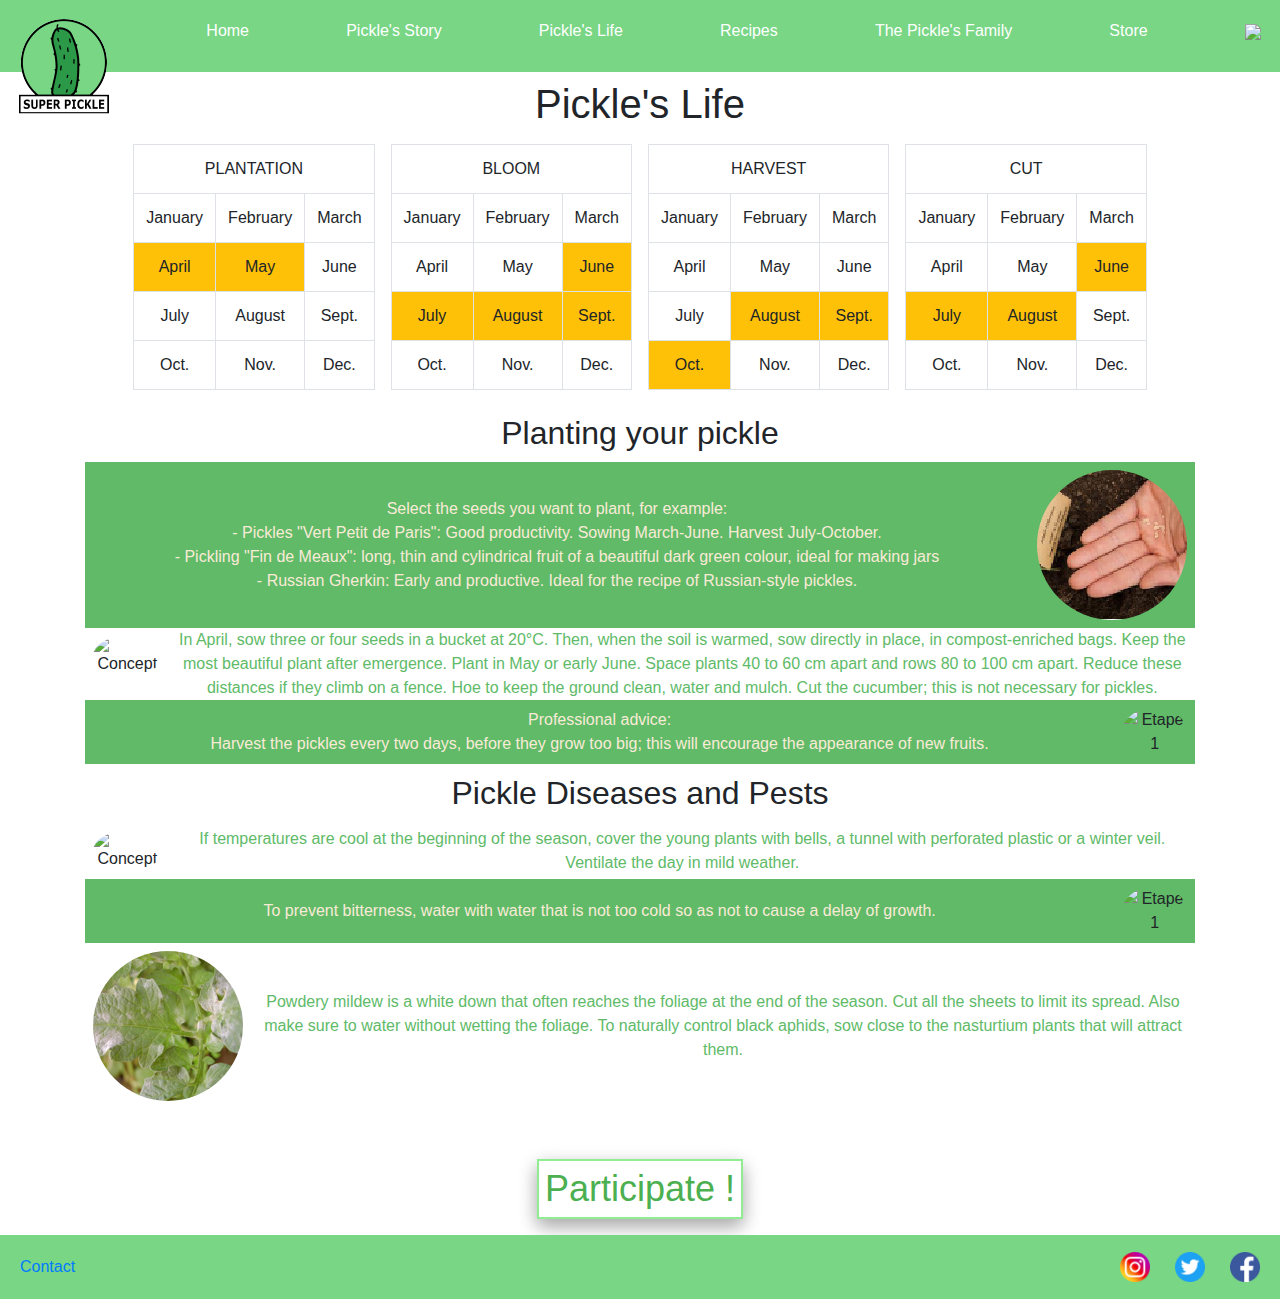
==== commit c5383ff6: "derniere_modif" ====
--- a/pickles_life.html
+++ b/pickles_life.html
@@ -19,13 +19,14 @@
             crossorigin="anonymous"></script>
 
 
-    <title>Title</title>
+    
+    <title>Pickle'life</title>
 </head>
 <body>
 
 <header>
-    <a href="index.html"><img src="img/super-pickle.png" alt="Logo Super Pickle" class="logo_desktop fixed-top"/></a>
-    <nav class="navbar navbar-expand-lg fixed-top navbar-light" style="background-color: #78d685;">
+    <img src="img/super-pickle.png" alt="Logo Super Pickle" class="logo_desktop fixed-top"/>
+    <nav class="navbar navbar-expand-lg fixed-top navbar-light" style="background-color: lightgreen;">
 
         <a class="navbar-brand" href="index.html">
 
@@ -57,7 +58,7 @@
                     <a class="nav-link" href="store.html">Store</a>
                 </li>
                 <li class="nav-item">
-                    <a class="nav-link" href="index.html">Panier</a>
+                    <a class="nav-link" href="index.html"><img src="img/shopping_bag.png" width="30"/></a>
                 </li>
             </ul>
         </div>
@@ -75,14 +76,14 @@
             <li><a href="recipes.html" class="home">Recipes</a></li>
             <li><a href="the_pickles_family.html" class="home">The Pickle's Family</a></li>
             <li><a href="store.html" class="home">Store</a></li>
-            <li><a href="index.html" class="home">Panier</a></li>
+            <li><a href="index.html" class="home"><img src="img/shopping_bag.png" width="30"/></a></li>
         </ul>
     </nav>
 </header>
 
 <section class="container text-center marginContainerPickleLife">
     <h1>
-        Mon Précieux !!! Le Pickle
+      Pickle's Life
     </h1>
     <section class="table">
         <div class="row justify-content-center">
@@ -90,20 +91,20 @@
                 <tbody>
                 <tr>
                     <td colspan="3">PLANTATION</td>
-                </tr>
-                <tr>
-                    <td>Janvier</td>
-                    <td>Février</td>
-                    <td>Mars</td>
-                </tr>
-                <tr>
-                    <td class="bg-warning">Avril</td>
-                    <td class="bg-warning">Mai</td>
-                    <td>Juin</td>
-                </tr>
-                <tr>
-                    <td>Juillet</td>
-                    <td>Août</td>
+                  </tr>
+                  <tr>
+                    <td>January</td>
+                    <td>February</td>
+                    <td>March</td>
+                  </tr>
+                  <tr>
+                    <td class="bg-warning">April</td>
+                    <td class="bg-warning">May</td>
+                    <td>June</td>
+                  </tr>
+                  <tr>
+                    <td>July</td>
+                    <td>August</td>
                     <td>Sept.</td>
                 </tr>
                 <tr>
@@ -112,94 +113,120 @@
                     <td>Dec.</td>
                 </tr>
                 </tbody>
-            </table>
-            <table class="table-bordered tbPickleLife">
-                <tbody>
-                <tr>
-                    <td colspan="3">FLORAISON</td>
-                </tr>
-                <tr>
-                    <td>Janvier</td>
-                    <td>Février</td>
-                    <td>Mars</td>
-                </tr>
-                <tr>
-                    <td>Avril</td>
-                    <td>Mai</td>
-                    <td class="bg-warning">Juin</td>
-                </tr>
-                <tr>
-                    <td class="bg-warning">Juillet</td>
-                    <td class="bg-warning">Août</td>
-                    <td class="bg-warning">Sept.</td>
-                </tr>
-                <tr>
-                    <td>Oct.</td>
-                    <td>Nov.</td>
-                    <td>Dec.</td>
-                </tr>
-                </tbody>
-            </table>
-            <table class="table-bordered tbPickleLife">
-                <tbody>
-                <tr>
-                    <td colspan="3">RECOLTE</td>
-                </tr>
-                <tr>
-                    <td>Janvier</td>
-                    <td>Février</td>
-                    <td>Mars</td>
-                </tr>
-                <tr>
-                    <td>Avril</td>
-                    <td>Mai</td>
-                    <td>Juin</td>
-                </tr>
-                <tr>
-                    <td>Juillet</td>
-                    <td class="bg-warning">Août</td>
-                    <td class="bg-warning">Sept.</td>
-                </tr>
-                <tr>
-                    <td class="bg-warning">Oct.</td>
-                    <td>Nov.</td>
-                    <td>Dec.</td>
-                </tr>
-                </tbody>
-            </table>
-            <table class="table-bordered tbPickleLife">
-                <tbody>
-                <tr>
-                    <td colspan="3">TAILLE</td>
-                </tr>
-                <tr>
-                    <td>Janvier</td>
-                    <td>Février</td>
-                    <td>Mars</td>
-                </tr>
-                <tr>
-                    <td>Avril</td>
-                    <td>Mai</td>
-                    <td class="bg-warning">Juin</td>
-                </tr>
-                <tr>
-                    <td class="bg-warning">Juillet</td>
-                    <td class="bg-warning">Août</td>
-                    <td>Sept.</td>
-                </tr>
-                <tr>
-                    <td>Oct.</td>
-                    <td>Nov.</td>
-                    <td>Dec.</td>
-                </tr>
-                </tbody>
-            </table>
+              </table>
+        <table class="table-bordered tbPickleLife">
+                    <tbody>
+                      <tr>
+                        <td colspan="3">BLOOM</td>
+                      </tr>
+                      <tr>
+                        <td>January</td>
+                        <td>February</td>
+                        <td>March</td>
+                      </tr>
+                      <tr>
+                        <td>April</td>
+                        <td>May</td>
+                        <td class="bg-warning">June</td>
+                      </tr>
+                      <tr>
+                        <td class="bg-warning">July</td>
+                        <td class="bg-warning">August</td>
+                        <td class="bg-warning">Sept.</td>
+                      </tr>
+                      <tr>
+                        <td>Oct.</td>
+                        <td>Nov.</td>
+                        <td>Dec.</td>
+                      </tr>
+                    </tbody>
+                  </table>
+        <table class="table-bordered tbPickleLife">
+                        <tbody>
+                          <tr>
+                            <td colspan="3">HARVEST</td>
+                          </tr>
+                          <tr>
+                            <td>January</td>
+                            <td>February</td>
+                            <td>March</td>
+                          </tr>
+                          <tr>
+                            <td>April</td>
+                            <td>May</td>
+                            <td>June</td>
+                          </tr>
+                          <tr>
+                            <td>July</td>
+                            <td class="bg-warning">August</td>
+                            <td class="bg-warning">Sept.</td>
+                          </tr>
+                          <tr>
+                            <td class="bg-warning">Oct.</td>
+                            <td>Nov.</td>
+                            <td>Dec.</td>
+                          </tr>
+                        </tbody>
+                      </table>
+        <table class="table-bordered tbPickleLife">
+                            <tbody>
+                              <tr>
+                                <td colspan="3">CUT</td>
+                              </tr>
+                              <tr>
+                                <td>January</td>
+                                <td>February</td>
+                                <td>March</td>
+                              </tr>
+                              <tr>
+                                <td>April</td>
+                                <td>May</td>
+                                <td class="bg-warning">June</td>
+                              </tr>
+                              <tr>
+                                <td class="bg-warning">July</td>
+                                <td class="bg-warning">August</td>
+                                <td>Sept.</td>
+                              </tr>
+                              <tr>
+                                <td>Oct.</td>
+                                <td>Nov.</td>
+                                <td>Dec.</td>
+                              </tr>
+                            </tbody>
+                          </table>
         </div>
     </section>
     <div class="container text-center titrePickleLife">
         <h2>
-            Bien planter son Pickle
+           Planting your pickle
         </h2>
+      </div>
+      <div class="d-flex justify-content-center reverseColumnPickleStory" >
+              <div>
+                  <img src="img/graine-1.jpg" class="rounded-circle imgPickleLife" alt="Etape 1">
+              </div>
+              <div class="reverseParagraphePickleStory widthNotAndReverseParagraphePickleLife">
+                  <p class="text-center">
+                    Select the seeds you want to plant, for example: </br>
+                    - Pickles "Vert Petit de Paris": Good productivity. Sowing March-June. Harvest July-October.</br>
+                    - Pickling "Fin de Meaux": long, thin and cylindrical fruit of a beautiful dark green colour, ideal for making jars</br>
+                    - Russian Gherkin: Early and productive. Ideal for the recipe of Russian-style pickles.</br>
+                  </p>
+              </div>
+      </div>
+      <div class="d-flex justify-content-center ColumnPickleStory" >
+        <div>
+            <img src="https://via.placeholder.com/150" class="rounded-circle imgPickleLife" alt="Concept">
+        </div>
+        <div class="paragraphePickleStory widthNotAndReverseParagraphePickleLife">
+            <p class="text-center">
+              In April, sow three or four seeds in a bucket at 20°C. Then, when the soil is warmed, sow directly in place, 
+              in compost-enriched bags. Keep the most beautiful plant after emergence. Plant in May or early June. Space plants 
+              40 to 60 cm apart and rows 80 to 100 cm apart. Reduce these distances if they climb on a fence. Hoe to keep the 
+              ground clean, water and mulch. Cut the cucumber; this is not necessary for pickles.
+            </p>
+        </div>
     </div>
     <div class="d-flex justify-content-center reverseColumnPickleStory">
         <div>
@@ -207,89 +234,58 @@
         </div>
         <div class="reverseParagraphePickleStory widthNotAndReverseParagraphePickleLife">
             <p class="text-center">
-                Selectionner les graines que l'on veut planter, par exemple :<br>
-                - Cornichon "Vert Petit de Paris" : Bonne productivité. Semis mars-juin. Récolte juillet-octobre.<br>
-                - Cornichon 'Fin de Meaux' : fruit long fin et cylindrique d’un beau vert foncé, idéal pour faire des
-                bocaux<br>
-                - Cornichon de Russie : Précoce et productif. Idéal pour la recette des cornichons à la russe.<br>
+              Professional advice:</br>
+              Harvest the pickles every two days, before they grow too big; this will encourage the appearance of new fruits.
             </p>
         </div>
-    </div>
-    <div class="d-flex justify-content-center ColumnPickleStory">
-        <div>
-            <img src="https://via.placeholder.com/150" class="rounded-circle imgPickleLife" alt="Concept">
-        </div>
-        <div class="paragraphePickleStory widthNotAndReverseParagraphePickleLife">
-            <p class="text-center">
-                Au mois d’avril, semez trois ou quatre graines en godet, à 20 °C.
-                Ensuite, lorsque le sol est réchauffé, semer directement en place, en poquets enrichis de compost.
-                Conserver le plus beau plant après la levée.
-                Planter au mois de mai ou début juin. Espacer les plants de 40 à 60 cm et les rangs de 80 à 100 cm.
-                Réduire ces distances s’ils grimpent sur un grillage. Biner pour conserver le terrain propre, arroser et
-                pailler.
-                Tailler le concombre; ce n’est pas nécessaire pour les cornichons.
-            </p>
-        </div>
-    </div>
-    <div class="d-flex justify-content-center reverseColumnPickleStory">
-        <div>
-            <img src="https://via.placeholder.com/150" class="rounded-circle imgPickleLife" alt="Etape 1">
-        </div>
-        <div class="reverseParagraphePickleStory widthNotAndReverseParagraphePickleLife">
-            <p class="text-center">
-                Conseil de pro :</br>Récoltez les cornichons tous les deux jours, avant qu’ils ne grossissent trop;
-                cela favorisera alors l’apparition de nouveaux fruits.
-            </p>
-        </div>
-    </div>
-    <div class="container text-center titrePickleLife">
-        <h2>
-            Maladies et ravageurs du Pickle
-        </h2>
-    </div>
-    <div class="d-flex justify-content-center ColumnPickleStory">
-        <div>
-            <img src="https://via.placeholder.com/150" class="rounded-circle imgPickleLife" alt="Concept">
-        </div>
-        <div class="paragraphePickleStory widthNotAndReverseParagraphePickleLife">
-            <p class="text-center">
-                Si les températures sont fraîches en début de saison, couvrez les jeunes plants avec des cloches,
-                un tunnel muni d’un plastique perforé ou d’un voile d’hivernage. Aérez la journée par temps doux.
-            </p>
-        </div>
-    </div>
-    <div class="d-flex justify-content-center reverseColumnPickleStory">
-        <div>
-            <img src="https://via.placeholder.com/150" class="rounded-circle imgPickleLife" alt="Etape 1">
-        </div>
-        <div class="reverseParagraphePickleStory widthNotAndReverseParagraphePickleLife">
-            <p class="text-center">
-                Pour empêcher l’amertume, arrosez avec de l’eau pas trop froide afin de ne pas provoquer de retard de
-                croissance.
-            </p>
-        </div>
-    </div>
-    <div class="d-flex justify-content-center ColumnPickleStory">
-        <div>
-            <img src="https://via.placeholder.com/150" class="rounded-circle imgPickleLife" alt="Concept">
-        </div>
-        <div class="paragraphePickleStory widthNotAndReverseParagraphePickleLife">
-            <p class="text-center">
-                L’oïdium est un duvet blanc qui gagne le feuillage souvent en fin de saison. Coupez toutes les feuilles
-                atteintes afin de limiter sa propagation.
-                Veillez aussi à arroser sans mouiller le feuillage.
-                Pour lutter naturellement contre les pucerons noirs, semez à proximité des capucines qui les attireront.
-                Sur le même thème
-            </p>
-        </div>
-    </div>
-</section>
+      </div>
+      <div class="container text-center titrePickleLife">
+          <h2>
+             Pickle Diseases and Pests
+          </h2>
+        </div>
+        <div class="d-flex justify-content-center ColumnPickleStory">
+          <div>
+              <img src="https://via.placeholder.com/150" class="rounded-circle imgPickleLife" alt="Concept">
+          </div>
+          <div class="paragraphePickleStory widthNotAndReverseParagraphePickleLife">
+              <p class="text-center">
+                If temperatures are cool at the beginning of the season, cover the young plants with bells, 
+                a tunnel with perforated plastic or a winter veil. Ventilate the day in mild weather.
+              </p>
+          </div>
+      </div>
+      <div class="d-flex justify-content-center reverseColumnPickleStory">
+          <div>
+              <img src="https://via.placeholder.com/150" class="rounded-circle imgPickleLife" alt="Etape 1">
+          </div>
+          <div class="reverseParagraphePickleStory widthNotAndReverseParagraphePickleLife">
+              <p class="text-center">
+                To prevent bitterness, water with water that is not too cold so as not to cause a delay of
+                growth.
+              </p>
+          </div>
+      </div>
+      <div class="d-flex justify-content-center ColumnPickleStory">
+          <div>
+              <img src="img/oidium.jpg" class="rounded-circle imgPickleLife" alt="Concept">
+          </div>
+          <div class="paragraphePickleStory widthNotAndReverseParagraphePickleLife">
+              <p class="text-center">
+                Powdery mildew is a white down that often reaches the foliage at the end of the season. Cut all the sheets
+                to limit its spread.
+                Also make sure to water without wetting the foliage.
+                To naturally control black aphids, sow close to the nasturtium plants that will attract them.
+              </p>
+          </div>
+      </div>
+  </section>
 <button onclick="window.location.href = 'the_pickles_family.html';" class="button">Participate !</button>
 
 <footer class="page-footer">
     <div class="pickles-footer mt-3">
         <div class="contact-footer">
-            <a href="mailto:pickleslovers@gmail.com" class="contact_mailto">Contact</a>
+            <a href="Maylto:pickleslovers@gMayl.com" class="contact_Maylto">Contact</a>
         </div>
         <div class="social-footer">
             <img src="img/logo_instagram.png" alt="Logo Instagram">
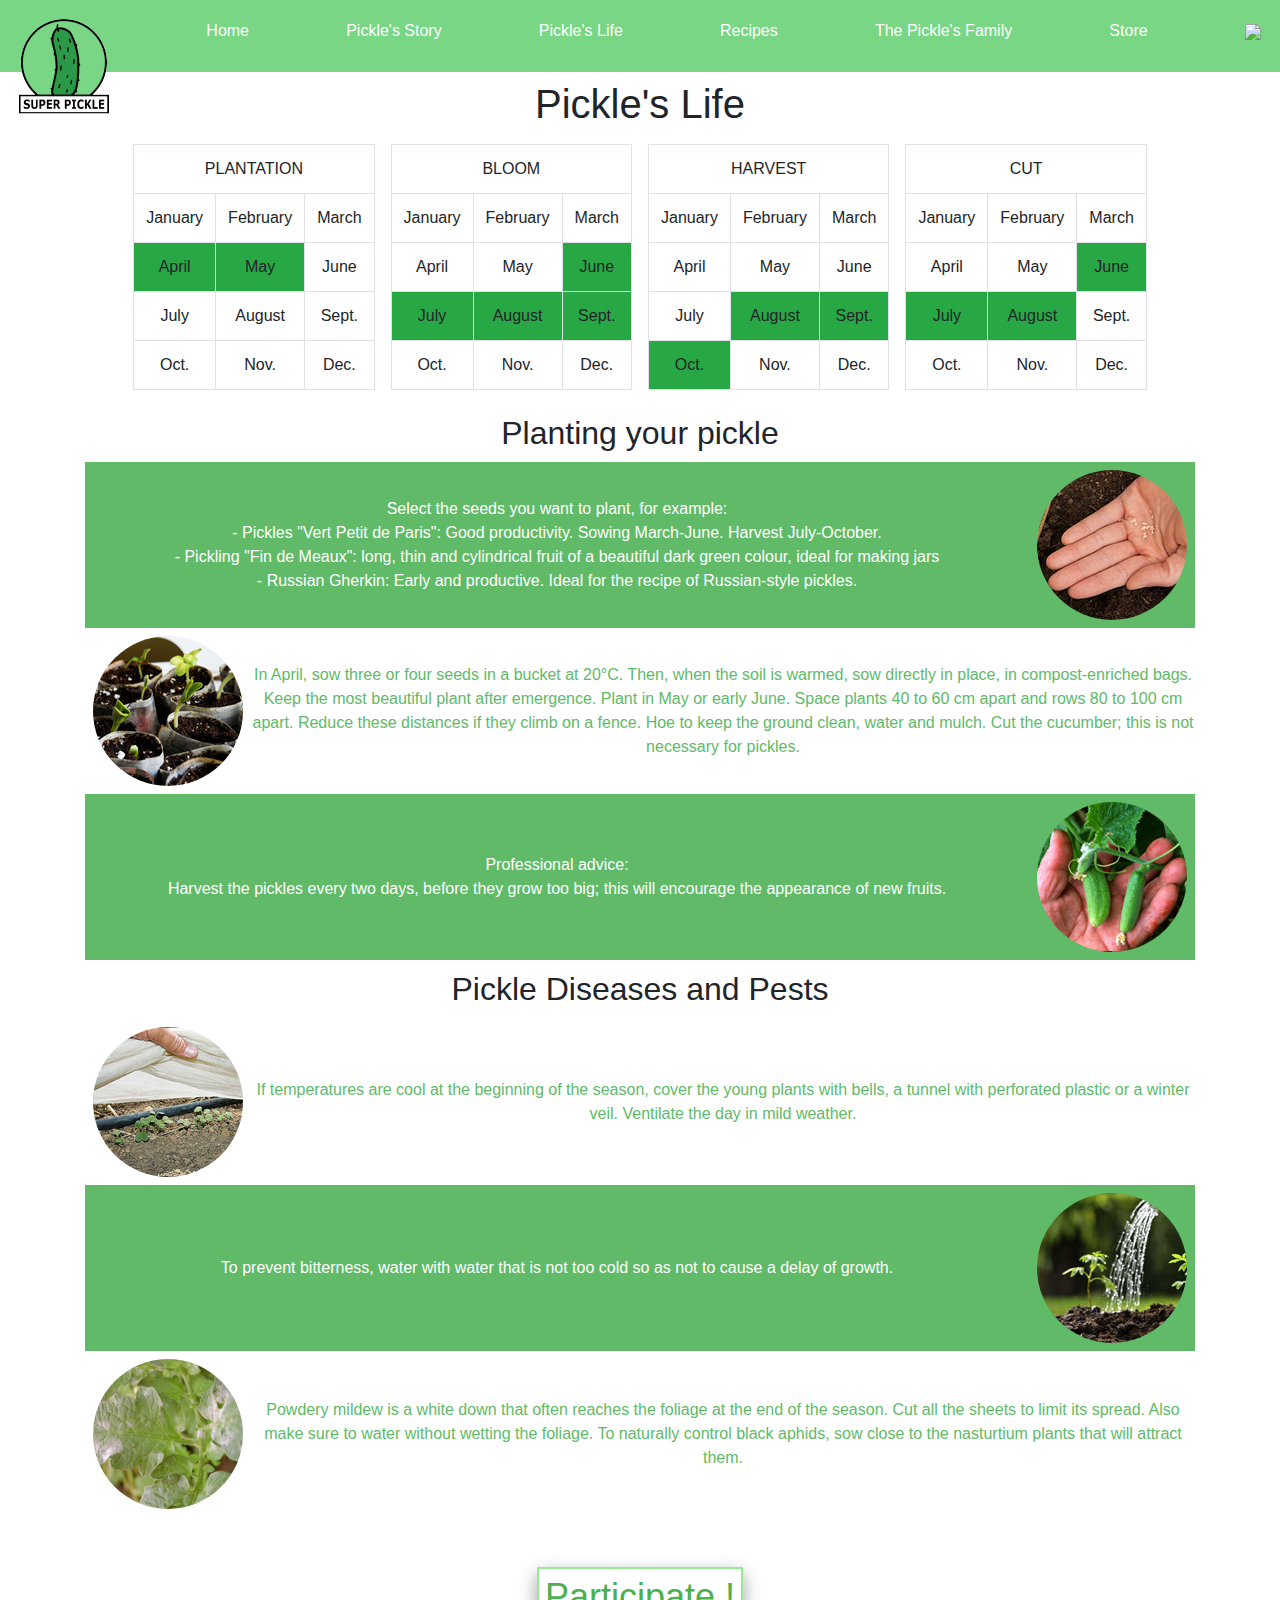
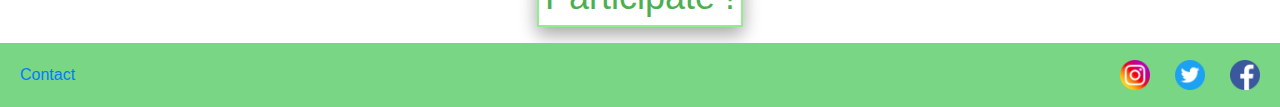
==== commit 17a8168b: "derniere_modif" ====
--- a/pickles_life.html
+++ b/pickles_life.html
@@ -25,8 +25,8 @@
 <body>
 
 <header>
-    <img src="img/super-pickle.png" alt="Logo Super Pickle" class="logo_desktop fixed-top"/>
-    <nav class="navbar navbar-expand-lg fixed-top navbar-light" style="background-color: lightgreen;">
+    <a href="index.html"><img src="img/super-pickle.png" alt="Logo Super Pickle" class="logo_desktop fixed-top"/></a>
+    <nav class="navbar navbar-expand-lg fixed-top navbar-light" style="background-color: #78d685;">
 
         <a class="navbar-brand" href="index.html">
 
@@ -98,8 +98,8 @@
                     <td>March</td>
                   </tr>
                   <tr>
-                    <td class="bg-warning">April</td>
-                    <td class="bg-warning">May</td>
+                    <td class="bg-success">April</td>
+                    <td class="bg-success">May</td>
                     <td>June</td>
                   </tr>
                   <tr>
@@ -127,12 +127,12 @@
                       <tr>
                         <td>April</td>
                         <td>May</td>
-                        <td class="bg-warning">June</td>
-                      </tr>
-                      <tr>
-                        <td class="bg-warning">July</td>
-                        <td class="bg-warning">August</td>
-                        <td class="bg-warning">Sept.</td>
+                        <td class="bg-success">June</td>
+                      </tr>
+                      <tr>
+                        <td class="bg-success">July</td>
+                        <td class="bg-success">August</td>
+                        <td class="bg-success">Sept.</td>
                       </tr>
                       <tr>
                         <td>Oct.</td>
@@ -158,11 +158,11 @@
                           </tr>
                           <tr>
                             <td>July</td>
-                            <td class="bg-warning">August</td>
-                            <td class="bg-warning">Sept.</td>
-                          </tr>
-                          <tr>
-                            <td class="bg-warning">Oct.</td>
+                            <td class="bg-success">August</td>
+                            <td class="bg-success">Sept.</td>
+                          </tr>
+                          <tr>
+                            <td class="bg-success">Oct.</td>
                             <td>Nov.</td>
                             <td>Dec.</td>
                           </tr>
@@ -181,11 +181,11 @@
                               <tr>
                                 <td>April</td>
                                 <td>May</td>
-                                <td class="bg-warning">June</td>
-                              </tr>
-                              <tr>
-                                <td class="bg-warning">July</td>
-                                <td class="bg-warning">August</td>
+                                <td class="bg-success">June</td>
+                              </tr>
+                              <tr>
+                                <td class="bg-success">July</td>
+                                <td class="bg-success">August</td>
                                 <td>Sept.</td>
                               </tr>
                               <tr>
@@ -217,7 +217,7 @@
       </div>
       <div class="d-flex justify-content-center ColumnPickleStory" >
         <div>
-            <img src="https://via.placeholder.com/150" class="rounded-circle imgPickleLife" alt="Concept">
+            <img src="img/graine-en-godet.jpg" class="rounded-circle imgPickleLife" alt="Concept">
         </div>
         <div class="paragraphePickleStory widthNotAndReverseParagraphePickleLife">
             <p class="text-center">
@@ -230,7 +230,7 @@
     </div>
     <div class="d-flex justify-content-center reverseColumnPickleStory">
         <div>
-            <img src="https://via.placeholder.com/150" class="rounded-circle imgPickleLife" alt="Etape 1">
+            <img src="img/recolte-cornichon-2.jpg" class="rounded-circle imgPickleLife" alt="Etape 1">
         </div>
         <div class="reverseParagraphePickleStory widthNotAndReverseParagraphePickleLife">
             <p class="text-center">
@@ -246,7 +246,7 @@
         </div>
         <div class="d-flex justify-content-center ColumnPickleStory">
           <div>
-              <img src="https://via.placeholder.com/150" class="rounded-circle imgPickleLife" alt="Concept">
+              <img src="img/voile-4.jpg" class="rounded-circle imgPickleLife" alt="Concept">
           </div>
           <div class="paragraphePickleStory widthNotAndReverseParagraphePickleLife">
               <p class="text-center">
@@ -257,7 +257,7 @@
       </div>
       <div class="d-flex justify-content-center reverseColumnPickleStory">
           <div>
-              <img src="https://via.placeholder.com/150" class="rounded-circle imgPickleLife" alt="Etape 1">
+              <img src="img/arrosage.jpg" class="rounded-circle imgPickleLife" alt="Etape 1">
           </div>
           <div class="reverseParagraphePickleStory widthNotAndReverseParagraphePickleLife">
               <p class="text-center">
--- a/style.css
+++ b/style.css
@@ -336,7 +336,7 @@
 
 .reverseParagraphePickleStory {
     align-self: center;
-    color: antiquewhite;
+    color: rgb(255, 255, 255);
 }
 
 .paragraphePickleStory {
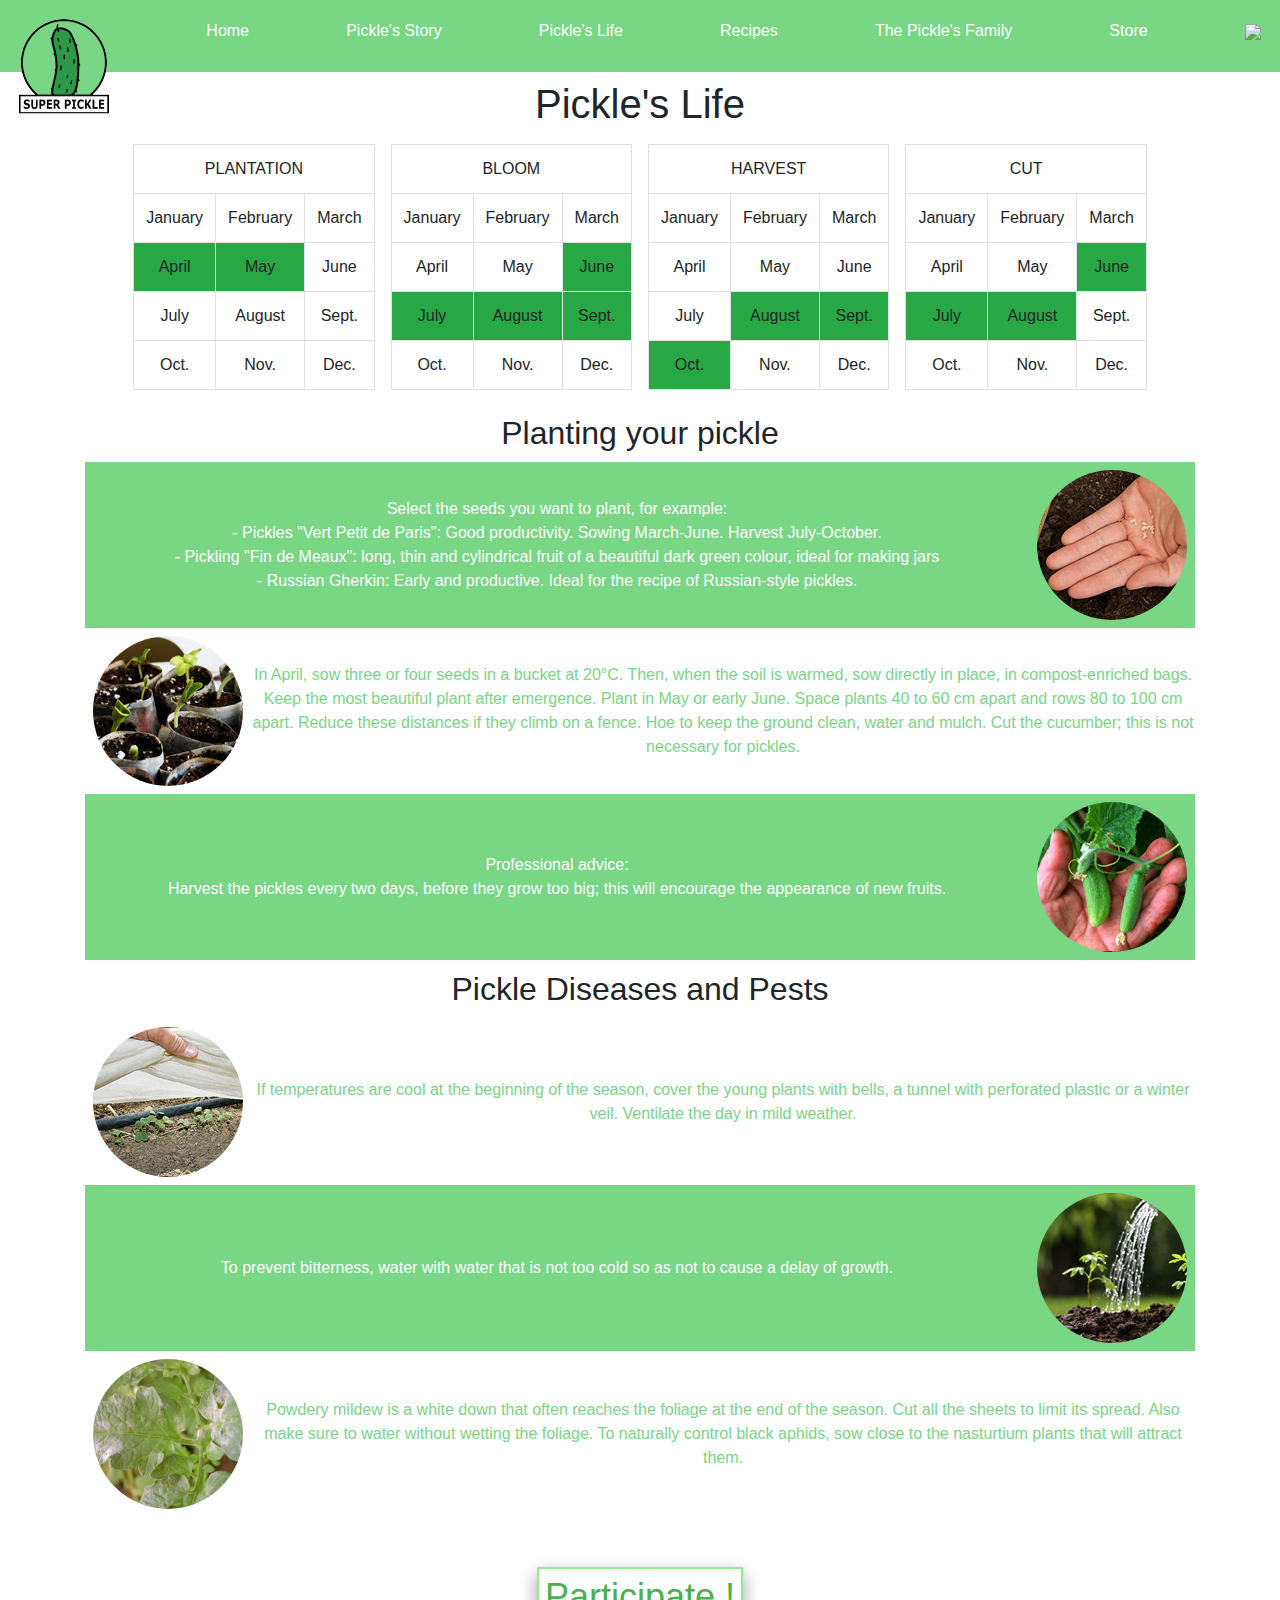
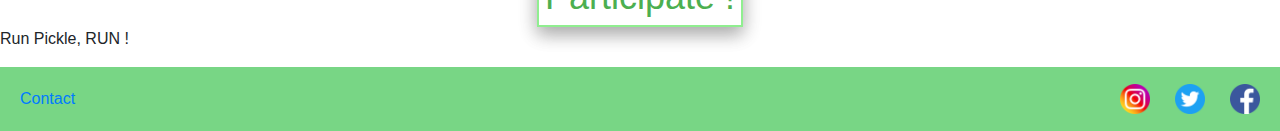
==== commit 7e48c6e4: "Merge branch 'master' into Merge-final-master" ====
--- a/pickles_life.html
+++ b/pickles_life.html
@@ -280,7 +280,14 @@
           </div>
       </div>
   </section>
-<button onclick="window.location.href = 'the_pickles_family.html';" class="button">Participate !</button>
+<button onclick="window.location.href = 'store.html';" class="button">Participate !</button>
+
+
+<aside class="texterigolo">
+  <p>Run Pickle, RUN !</p>
+</aside>
+
+
 
 <footer class="page-footer">
     <div class="pickles-footer mt-3">
--- a/style.css
+++ b/style.css
@@ -8,6 +8,23 @@
     justify-content: space-around;
 }
 
+.store_main_photo{
+    background-image: url("img/Webp.net-resizeimage.jpg");
+    color: white;
+    background-size: cover;
+    background-position: center;
+    height: 25vh;
+    width: 100%;
+    font-size: 24px;
+    text-align: center;
+}
+
+.store_main_photo p {
+    margin: auto;
+    position: relative;
+    top: 50%;
+    transform: translateY(-50%)
+}
 .photo_text{
     text-align: center;
     margin: 15px;
@@ -21,7 +38,7 @@
 
 .img_store{
     width: 100%;
-    height: 300px;
+    height: 300px!important;
     object-fit: contain;
     border: 4px solid lightgreen;
 }
@@ -331,7 +348,7 @@
 /* pickle_story */
 .reverseColumnPickleStory {
     flex-direction: row-reverse;
-    background-color: #60BA68;
+    background-color:#78d685;
 }
 
 .reverseParagraphePickleStory {
@@ -341,8 +358,9 @@
 
 .paragraphePickleStory {
     align-self: center;
-    color: #60BA68;
-}
+    color: #78d685;
+}
+
 
 .groupePickle {
     width: 100%;
@@ -402,7 +420,7 @@
     height: auto;
   }
 .concoursPickleFamily{
-    background-color: #60BA68;
+    background-color: #78d685;
     margin-top: 10px;
 }
 .paragrapheConcoursPickleFamily{
@@ -419,15 +437,18 @@
     height: auto;
   }
 .concoursPickleFamily{
-    background-color: #60BA68;
+    background-color: #78d685;
     margin-top: 10px;
 }
 .paragrapheConcoursPickleFamily{
     padding-top: 2.3rem;
     padding-bottom: 2.3rem;
     text-align: justify;
-}
-
+    color:#ffffff;
+}
+.parrainage{
+    color:#78d685;
+}
 
 
 
